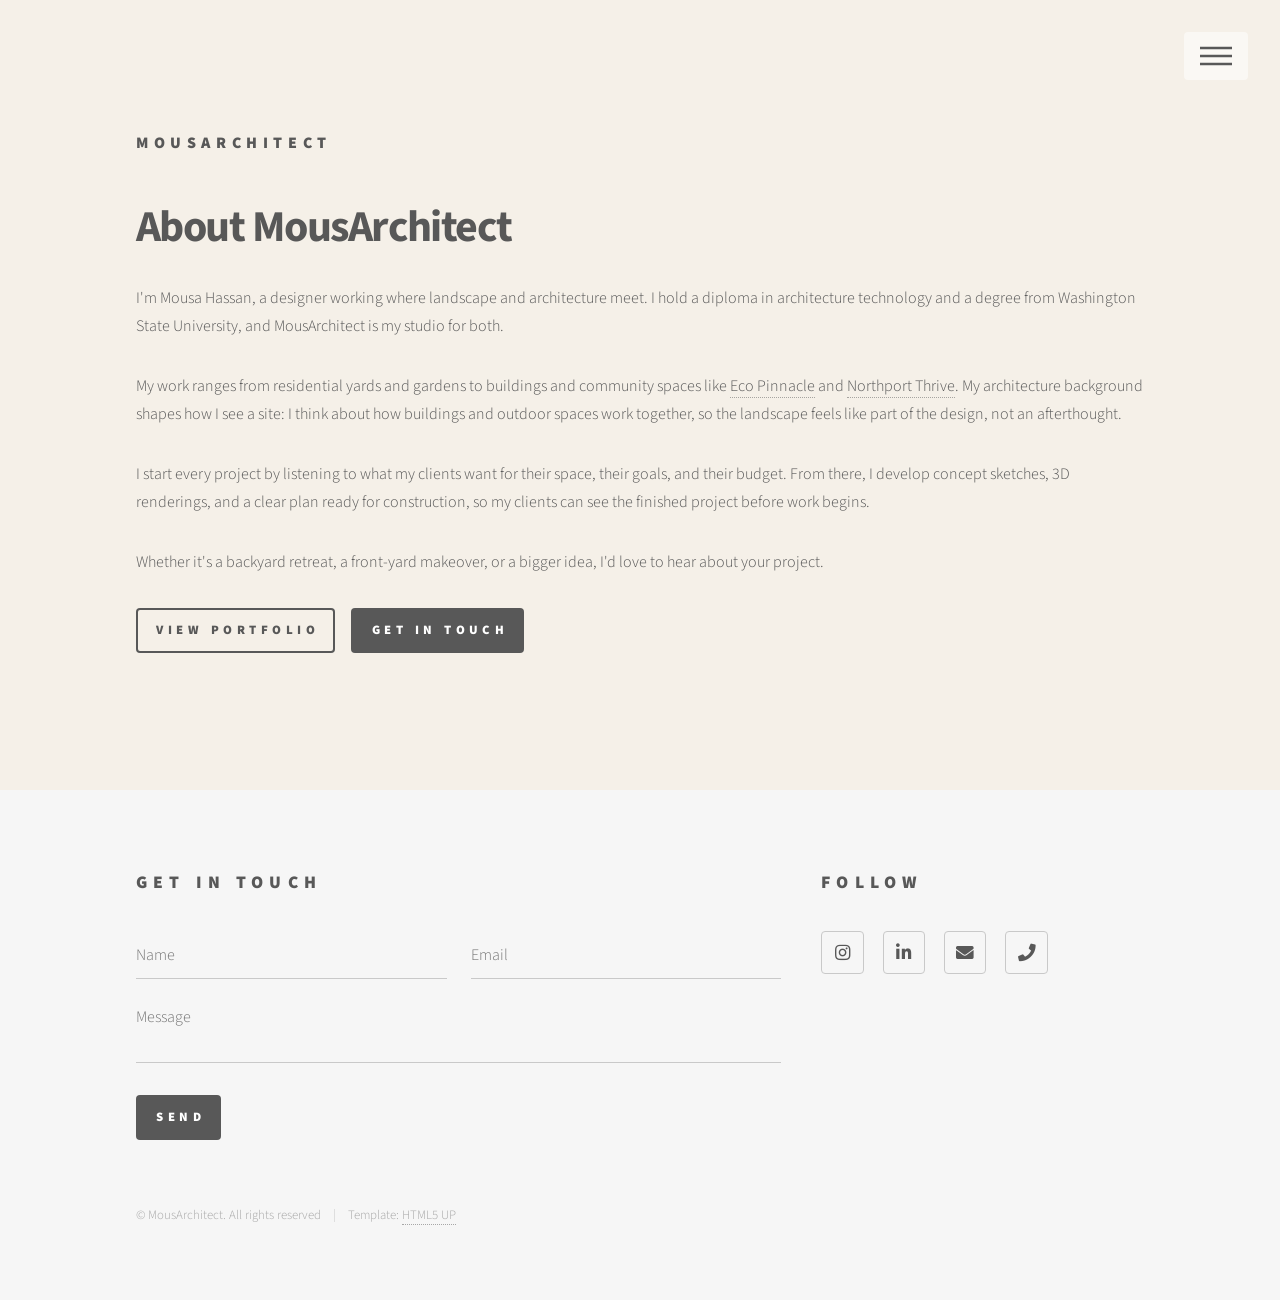
==== about.html @ d6445ab2 "Restore Eco Pinnacle before Northport Thrive" ====
<!DOCTYPE HTML>
<!--
	Based on Phantom by HTML5 UP (html5up.net | @ajlkn)
	Free for personal and commercial use under the CCA 3.0 license (html5up.net/license)
-->
<html lang="en">
	<head>
		<title>About &mdash; MousArchitect</title>
		<meta charset="utf-8" />
		<meta name="viewport" content="width=device-width, initial-scale=1, user-scalable=no" />
		<meta name="description" content="About Mousa Hassan and MousArchitect, a landscape and architectural design studio." />
		<link rel="stylesheet" href="assets/css/main.css" />
		<noscript><link rel="stylesheet" href="assets/css/noscript.css" /></noscript>
	</head>
	<body class="is-preload">
		<!-- Wrapper -->
			<div id="wrapper">

				<!-- Header -->
					<header id="header">
						<div class="inner">

							<!-- Logo -->
								<a href="index.html" class="logo">
									<span class="title">MousArchitect</span>
								</a>

							<!-- Nav -->
								<nav>
									<ul>
										<li><a href="#menu">Menu</a></li>
									</ul>
								</nav>

						</div>
					</header>

				<!-- Menu -->
					<nav id="menu">
						<h2>Menu</h2>
						<ul>
							<li><a href="index.html">Home</a></li>
							<li><a href="about.html">About</a></li>
							<li><a href="portfolio.html">Portfolio</a></li>
							<li><a href="contact.html">Contact</a></li>
						</ul>
					</nav>

				<!-- Main -->
					<div id="main">
						<div class="inner">
							<header>
								<h1>About MousArchitect</h1>
								<p>I'm Mousa Hassan, a designer working where landscape and architecture meet. I hold a diploma in architecture technology and a degree from Washington State University, and MousArchitect is my studio for both.</p>
							</header>
							<p>My work ranges from residential yards and gardens to buildings and community spaces like <a href="eco-pinnacle.html">Eco Pinnacle</a> and <a href="northport-thrive.html">Northport Thrive</a>. My architecture background shapes how I see a site: I think about how buildings and outdoor spaces work together, so the landscape feels like part of the design, not an afterthought.</p>
							<p>I start every project by listening to what my clients want for their space, their goals, and their budget. From there, I develop concept sketches, 3D renderings, and a clear plan ready for construction, so my clients can see the finished project before work begins.</p>
							<p>Whether it's a backyard retreat, a front-yard makeover, or a bigger idea, I'd love to hear about your project.</p>
							<footer>
								<ul class="actions">
									<li><a href="portfolio.html" class="button">View Portfolio</a></li>
									<li><a href="contact.html" class="button primary">Get In Touch</a></li>
								</ul>
							</footer>
						</div>
					</div>

				<!-- Footer -->
					<footer id="footer">
						<div class="inner">
							<section>
								<h2>Get in touch</h2>
								<!-- TODO: wire this form up to a real backend (e.g. Formspree, Netlify Forms) or replace with a mailto: link -->
								<form method="post" action="#">
									<div class="fields">
										<div class="field half">
											<input type="text" name="name" id="name" placeholder="Name" />
										</div>
										<div class="field half">
											<input type="email" name="email" id="email" placeholder="Email" />
										</div>
										<div class="field">
											<textarea name="message" id="message" placeholder="Message"></textarea>
										</div>
									</div>
									<ul class="actions">
										<li><input type="submit" value="Send" class="primary" /></li>
									</ul>
								</form>
							</section>
							<section>
								<h2>Follow</h2>
								<!-- TODO: replace # with your real profile URLs, and remove any icons you don't use -->
								<ul class="icons">
									<li><a href="https://www.instagram.com/mousarchitect/" target="_blank" rel="noopener" class="icon brands style2 fa-instagram"><span class="label">Instagram</span></a></li>
									<li><a href="https://www.linkedin.com/in/mousa-hassan-97ba91106/" target="_blank" rel="noopener" class="icon brands style2 fa-linkedin-in"><span class="label">LinkedIn</span></a></li>
									<li><a href="mailto:mousarchitect.info@gmail.com" class="icon solid style2 fa-envelope"><span class="label">Email</span></a></li>
									<li><a href="tel:+15095921839" class="icon solid style2 fa-phone"><span class="label">Phone</span></a></li>
								</ul>
							</section>
							<ul class="copyright">
								<li>&copy; MousArchitect. All rights reserved</li><li>Template: <a href="http://html5up.net">HTML5 UP</a></li>
							</ul>
						</div>
					</footer>

			</div>

		<!-- Scripts -->
			<script src="assets/js/jquery.min.js"></script>
			<script src="assets/js/browser.min.js"></script>
			<script src="assets/js/breakpoints.min.js"></script>
			<script src="assets/js/util.js"></script>
			<script src="assets/js/main.js"></script>

	</body>
</html>
---- assets/css/main.css ----
@import url(fontawesome-all.min.css);
@import url("https://fonts.googleapis.com/css?family=Source+Sans+Pro:300,700,900");

/*
	Phantom by HTML5 UP
	html5up.net | @ajlkn
	Free for personal and commercial use under the CCA 3.0 license (html5up.net/license)
*/

html, body, div, span, applet, object,
iframe, h1, h2, h3, h4, h5, h6, p, blockquote,
pre, a, abbr, acronym, address, big, cite,
code, del, dfn, em, img, ins, kbd, q, s, samp,
small, strike, strong, sub, sup, tt, var, b,
u, i, center, dl, dt, dd, ol, ul, li, fieldset,
form, label, legend, table, caption, tbody,
tfoot, thead, tr, th, td, article, aside,
canvas, details, embed, figure, figcaption,
footer, header, hgroup, menu, nav, output, ruby,
section, summary, time, mark, audio, video {
	margin: 0;
	padding: 0;
	border: 0;
	font-size: 100%;
	font: inherit;
	vertical-align: baseline;}

article, aside, details, figcaption, figure,
footer, header, hgroup, menu, nav, section {
	display: block;}

body {
	line-height: 1;
}

ol, ul {
	list-style: none;
}

blockquote, q {
	quotes: none;
}

	blockquote:before, blockquote:after, q:before, q:after {
		content: '';
		content: none;
	}

table {
	border-collapse: collapse;
	border-spacing: 0;
}

body {
	-webkit-text-size-adjust: none;
}

mark {
	background-color: transparent;
	color: inherit;
}

input::-moz-focus-inner {
	border: 0;
	padding: 0;
}

input, select, textarea {
	-moz-appearance: none;
	-webkit-appearance: none;
	-ms-appearance: none;
	appearance: none;
}

/* Basic */

	@-ms-viewport {
		width: device-width;
	}

	body {
		-ms-overflow-style: scrollbar;
	}

	@media screen and (max-width: 480px) {

		html, body {
			min-width: 320px;
		}

	}

	html {
		box-sizing: border-box;
	}

	*, *:before, *:after {
		box-sizing: inherit;
	}

	body {
		background: #F5F0E8;
	}

		body.is-preload *, body.is-preload *:before, body.is-preload *:after {
			-moz-animation: none !important;
			-webkit-animation: none !important;
			-ms-animation: none !important;
			animation: none !important;
			-moz-transition: none !important;
			-webkit-transition: none !important;
			-ms-transition: none !important;
			transition: none !important;
		}

/* Type */

	body, input, select, textarea {
		color: #585858;
		font-family: "Source Sans Pro", Helvetica, sans-serif;
		font-size: 16pt;
		font-weight: 300;
		line-height: 1.75;
	}

		@media screen and (max-width: 1680px) {

			body, input, select, textarea {
				font-size: 14pt;
			}

		}

		@media screen and (max-width: 1280px) {

			body, input, select, textarea {
				font-size: 12pt;
			}

		}

	a {
		-moz-transition: border-bottom-color 0.2s ease, color 0.2s ease;
		-webkit-transition: border-bottom-color 0.2s ease, color 0.2s ease;
		-ms-transition: border-bottom-color 0.2s ease, color 0.2s ease;
		transition: border-bottom-color 0.2s ease, color 0.2s ease;
		text-decoration: none;
		color: #585858;
		border-bottom: dotted 1px rgba(88, 88, 88, 0.5);
	}

		a:hover {
			border-bottom-color: transparent;
			color: #f2849e !important;
		}

	strong, b {
		font-weight: 900;
	}

	em, i {
		font-style: italic;
	}

	p {
		margin: 0 0 2em 0;
	}

	h1 {
		font-size: 2.75em;
		font-weight: 700;
		line-height: 1.3;
		margin: 0 0 1em 0;
		letter-spacing: -0.035em;
	}

		h1 a {
			color: inherit;
		}

		@media screen and (max-width: 736px) {

			h1 {
				font-size: 2em;
				margin: 0 0 1em 0;
			}

		}

		@media screen and (max-width: 360px) {

			h1 {
				font-size: 1.75em;
			}

		}

	h2, h3, h4, h5, h6 {
		font-weight: 900;
		line-height: 1.5;
		margin: 0 0 2em 0;
		text-transform: uppercase;
		letter-spacing: 0.35em;
	}

		h2 a, h3 a, h4 a, h5 a, h6 a {
			color: inherit;
		}

	h2 {
		font-size: 1.1em;
	}

	h3 {
		font-size: 1em;
	}

	h4 {
		font-size: 0.8em;
	}

	h5 {
		font-size: 0.8em;
	}

	h6 {
		font-size: 0.8em;
	}

	@media screen and (max-width: 980px) {

		h1 br, h2 br, h3 br, h4 br, h5 br, h6 br {
			display: none;
		}

	}

	@media screen and (max-width: 736px) {

		h2 {
			font-size: 1em;
		}

		h3 {
			font-size: 0.8em;
		}

	}

	sub {
		font-size: 0.8em;
		position: relative;
		top: 0.5em;
	}

	sup {
		font-size: 0.8em;
		position: relative;
		top: -0.5em;
	}

	blockquote {
		border-left: solid 4px #c9c9c9;
		font-style: italic;
		margin: 0 0 2em 0;
		padding: 0.5em 0 0.5em 2em;
	}

	code {
		background: rgba(144, 144, 144, 0.075);
		border-radius: 4px;
		border: solid 1px #c9c9c9;
		font-family: "Courier New", monospace;
		font-size: 0.9em;
		margin: 0 0.25em;
		padding: 0.25em 0.65em;
	}

	pre {
		-webkit-overflow-scrolling: touch;
		font-family: "Courier New", monospace;
		font-size: 0.9em;
		margin: 0 0 2em 0;
	}

		pre code {
			display: block;
			line-height: 1.75;
			padding: 1em 1.5em;
			overflow-x: auto;
		}

	hr {
		border: 0;
		border-bottom: solid 1px #c9c9c9;
		margin: 2em 0;
	}

		hr.major {
			margin: 3em 0;
		}

	.align-left {
		text-align: left;
	}

	.align-center {
		text-align: center;
	}

	.align-right {
		text-align: right;
	}

/* Row */

	.row {
		display: flex;
		flex-wrap: wrap;
		box-sizing: border-box;
		align-items: stretch;
	}

		.row > * {
			box-sizing: border-box;
		}

		.row.gtr-uniform > * > :last-child {
			margin-bottom: 0;
		}

		.row.aln-left {
			justify-content: flex-start;
		}

		.row.aln-center {
			justify-content: center;
		}

		.row.aln-right {
			justify-content: flex-end;
		}

		.row.aln-top {
			align-items: flex-start;
		}

		.row.aln-middle {
			align-items: center;
		}

		.row.aln-bottom {
			align-items: flex-end;
		}

		.row > .imp {
			order: -1;
		}

		.row > .col-1 {
			width: 8.33333%;
		}

		.row > .off-1 {
			margin-left: 8.33333%;
		}

		.row > .col-2 {
			width: 16.66667%;
		}

		.row > .off-2 {
			margin-left: 16.66667%;
		}

		.row > .col-3 {
			width: 25%;
		}

		.row > .off-3 {
			margin-left: 25%;
		}

		.row > .col-4 {
			width: 33.33333%;
		}

		.row > .off-4 {
			margin-left: 33.33333%;
		}

		.row > .col-5 {
			width: 41.66667%;
		}

		.row > .off-5 {
			margin-left: 41.66667%;
		}

		.row > .col-6 {
			width: 50%;
		}

		.row > .off-6 {
			margin-left: 50%;
		}

		.row > .col-7 {
			width: 58.33333%;
		}

		.row > .off-7 {
			margin-left: 58.33333%;
		}

		.row > .col-8 {
			width: 66.66667%;
		}

		.row > .off-8 {
			margin-left: 66.66667%;
		}

		.row > .col-9 {
			width: 75%;
		}

		.row > .off-9 {
			margin-left: 75%;
		}

		.row > .col-10 {
			width: 83.33333%;
		}

		.row > .off-10 {
			margin-left: 83.33333%;
		}

		.row > .col-11 {
			width: 91.66667%;
		}

		.row > .off-11 {
			margin-left: 91.66667%;
		}

		.row > .col-12 {
			width: 100%;
		}

		.row > .off-12 {
			margin-left: 100%;
		}

		.row.gtr-0 {
			margin-top: 0;
			margin-left: 0em;
		}

			.row.gtr-0 > * {
				padding: 0 0 0 0em;
			}

			.row.gtr-0.gtr-uniform {
				margin-top: 0em;
			}

				.row.gtr-0.gtr-uniform > * {
					padding-top: 0em;
				}

		.row.gtr-25 {
			margin-top: 0;
			margin-left: -0.5em;
		}

			.row.gtr-25 > * {
				padding: 0 0 0 0.5em;
			}

			.row.gtr-25.gtr-uniform {
				margin-top: -0.5em;
			}

				.row.gtr-25.gtr-uniform > * {
					padding-top: 0.5em;
				}

		.row.gtr-50 {
			margin-top: 0;
			margin-left: -1em;
		}

			.row.gtr-50 > * {
				padding: 0 0 0 1em;
			}

			.row.gtr-50.gtr-uniform {
				margin-top: -1em;
			}

				.row.gtr-50.gtr-uniform > * {
					padding-top: 1em;
				}

		.row {
			margin-top: 0;
			margin-left: -2em;
		}

			.row > * {
				padding: 0 0 0 2em;
			}

			.row.gtr-uniform {
				margin-top: -2em;
			}

				.row.gtr-uniform > * {
					padding-top: 2em;
				}

		.row.gtr-150 {
			margin-top: 0;
			margin-left: -3em;
		}

			.row.gtr-150 > * {
				padding: 0 0 0 3em;
			}

			.row.gtr-150.gtr-uniform {
				margin-top: -3em;
			}

				.row.gtr-150.gtr-uniform > * {
					padding-top: 3em;
				}

		.row.gtr-200 {
			margin-top: 0;
			margin-left: -4em;
		}

			.row.gtr-200 > * {
				padding: 0 0 0 4em;
			}

			.row.gtr-200.gtr-uniform {
				margin-top: -4em;
			}

				.row.gtr-200.gtr-uniform > * {
					padding-top: 4em;
				}

		@media screen and (max-width: 1680px) {

			.row {
				display: flex;
				flex-wrap: wrap;
				box-sizing: border-box;
				align-items: stretch;
			}

				.row > * {
					box-sizing: border-box;
				}

				.row.gtr-uniform > * > :last-child {
					margin-bottom: 0;
				}

				.row.aln-left {
					justify-content: flex-start;
				}

				.row.aln-center {
					justify-content: center;
				}

				.row.aln-right {
					justify-content: flex-end;
				}

				.row.aln-top {
					align-items: flex-start;
				}

				.row.aln-middle {
					align-items: center;
				}

				.row.aln-bottom {
					align-items: flex-end;
				}

				.row > .imp-xlarge {
					order: -1;
				}

				.row > .col-1-xlarge {
					width: 8.33333%;
				}

				.row > .off-1-xlarge {
					margin-left: 8.33333%;
				}

				.row > .col-2-xlarge {
					width: 16.66667%;
				}

				.row > .off-2-xlarge {
					margin-left: 16.66667%;
				}

				.row > .col-3-xlarge {
					width: 25%;
				}

				.row > .off-3-xlarge {
					margin-left: 25%;
				}

				.row > .col-4-xlarge {
					width: 33.33333%;
				}

				.row > .off-4-xlarge {
					margin-left: 33.33333%;
				}

				.row > .col-5-xlarge {
					width: 41.66667%;
				}

				.row > .off-5-xlarge {
					margin-left: 41.66667%;
				}

				.row > .col-6-xlarge {
					width: 50%;
				}

				.row > .off-6-xlarge {
					margin-left: 50%;
				}

				.row > .col-7-xlarge {
					width: 58.33333%;
				}

				.row > .off-7-xlarge {
					margin-left: 58.33333%;
				}

				.row > .col-8-xlarge {
					width: 66.66667%;
				}

				.row > .off-8-xlarge {
					margin-left: 66.66667%;
				}

				.row > .col-9-xlarge {
					width: 75%;
				}

				.row > .off-9-xlarge {
					margin-left: 75%;
				}

				.row > .col-10-xlarge {
					width: 83.33333%;
				}

				.row > .off-10-xlarge {
					margin-left: 83.33333%;
				}

				.row > .col-11-xlarge {
					width: 91.66667%;
				}

				.row > .off-11-xlarge {
					margin-left: 91.66667%;
				}

				.row > .col-12-xlarge {
					width: 100%;
				}

				.row > .off-12-xlarge {
					margin-left: 100%;
				}

				.row.gtr-0 {
					margin-top: 0;
					margin-left: 0em;
				}

					.row.gtr-0 > * {
						padding: 0 0 0 0em;
					}

					.row.gtr-0.gtr-uniform {
						margin-top: 0em;
					}

						.row.gtr-0.gtr-uniform > * {
							padding-top: 0em;
						}

				.row.gtr-25 {
					margin-top: 0;
					margin-left: -0.5em;
				}

					.row.gtr-25 > * {
						padding: 0 0 0 0.5em;
					}

					.row.gtr-25.gtr-uniform {
						margin-top: -0.5em;
					}

						.row.gtr-25.gtr-uniform > * {
							padding-top: 0.5em;
						}

				.row.gtr-50 {
					margin-top: 0;
					margin-left: -1em;
				}

					.row.gtr-50 > * {
						padding: 0 0 0 1em;
					}

					.row.gtr-50.gtr-uniform {
						margin-top: -1em;
					}

						.row.gtr-50.gtr-uniform > * {
							padding-top: 1em;
						}

				.row {
					margin-top: 0;
					margin-left: -2em;
				}

					.row > * {
						padding: 0 0 0 2em;
					}

					.row.gtr-uniform {
						margin-top: -2em;
					}

						.row.gtr-uniform > * {
							padding-top: 2em;
						}

				.row.gtr-150 {
					margin-top: 0;
					margin-left: -3em;
				}

					.row.gtr-150 > * {
						padding: 0 0 0 3em;
					}

					.row.gtr-150.gtr-uniform {
						margin-top: -3em;
					}

						.row.gtr-150.gtr-uniform > * {
							padding-top: 3em;
						}

				.row.gtr-200 {
					margin-top: 0;
					margin-left: -4em;
				}

					.row.gtr-200 > * {
						padding: 0 0 0 4em;
					}

					.row.gtr-200.gtr-uniform {
						margin-top: -4em;
					}

						.row.gtr-200.gtr-uniform > * {
							padding-top: 4em;
						}

		}

		@media screen and (max-width: 1280px) {

			.row {
				display: flex;
				flex-wrap: wrap;
				box-sizing: border-box;
				align-items: stretch;
			}

				.row > * {
					box-sizing: border-box;
				}

				.row.gtr-uniform > * > :last-child {
					margin-bottom: 0;
				}

				.row.aln-left {
					justify-content: flex-start;
				}

				.row.aln-center {
					justify-content: center;
				}

				.row.aln-right {
					justify-content: flex-end;
				}

				.row.aln-top {
					align-items: flex-start;
				}

				.row.aln-middle {
					align-items: center;
				}

				.row.aln-bottom {
					align-items: flex-end;
				}

				.row > .imp-large {
					order: -1;
				}

				.row > .col-1-large {
					width: 8.33333%;
				}

				.row > .off-1-large {
					margin-left: 8.33333%;
				}

				.row > .col-2-large {
					width: 16.66667%;
				}

				.row > .off-2-large {
					margin-left: 16.66667%;
				}

				.row > .col-3-large {
					width: 25%;
				}

				.row > .off-3-large {
					margin-left: 25%;
				}

				.row > .col-4-large {
					width: 33.33333%;
				}

				.row > .off-4-large {
					margin-left: 33.33333%;
				}

				.row > .col-5-large {
					width: 41.66667%;
				}

				.row > .off-5-large {
					margin-left: 41.66667%;
				}

				.row > .col-6-large {
					width: 50%;
				}

				.row > .off-6-large {
					margin-left: 50%;
				}

				.row > .col-7-large {
					width: 58.33333%;
				}

				.row > .off-7-large {
					margin-left: 58.33333%;
				}

				.row > .col-8-large {
					width: 66.66667%;
				}

				.row > .off-8-large {
					margin-left: 66.66667%;
				}

				.row > .col-9-large {
					width: 75%;
				}

				.row > .off-9-large {
					margin-left: 75%;
				}

				.row > .col-10-large {
					width: 83.33333%;
				}

				.row > .off-10-large {
					margin-left: 83.33333%;
				}

				.row > .col-11-large {
					width: 91.66667%;
				}

				.row > .off-11-large {
					margin-left: 91.66667%;
				}

				.row > .col-12-large {
					width: 100%;
				}

				.row > .off-12-large {
					margin-left: 100%;
				}

				.row.gtr-0 {
					margin-top: 0;
					margin-left: 0em;
				}

					.row.gtr-0 > * {
						padding: 0 0 0 0em;
					}

					.row.gtr-0.gtr-uniform {
						margin-top: 0em;
					}

						.row.gtr-0.gtr-uniform > * {
							padding-top: 0em;
						}

				.row.gtr-25 {
					margin-top: 0;
					margin-left: -0.5em;
				}

					.row.gtr-25 > * {
						padding: 0 0 0 0.5em;
					}

					.row.gtr-25.gtr-uniform {
						margin-top: -0.5em;
					}

						.row.gtr-25.gtr-uniform > * {
							padding-top: 0.5em;
						}

				.row.gtr-50 {
					margin-top: 0;
					margin-left: -1em;
				}

					.row.gtr-50 > * {
						padding: 0 0 0 1em;
					}

					.row.gtr-50.gtr-uniform {
						margin-top: -1em;
					}

						.row.gtr-50.gtr-uniform > * {
							padding-top: 1em;
						}

				.row {
					margin-top: 0;
					margin-left: -2em;
				}

					.row > * {
						padding: 0 0 0 2em;
					}

					.row.gtr-uniform {
						margin-top: -2em;
					}

						.row.gtr-uniform > * {
							padding-top: 2em;
						}

				.row.gtr-150 {
					margin-top: 0;
					margin-left: -3em;
				}

					.row.gtr-150 > * {
						padding: 0 0 0 3em;
					}

					.row.gtr-150.gtr-uniform {
						margin-top: -3em;
					}

						.row.gtr-150.gtr-uniform > * {
							padding-top: 3em;
						}

				.row.gtr-200 {
					margin-top: 0;
					margin-left: -4em;
				}

					.row.gtr-200 > * {
						padding: 0 0 0 4em;
					}

					.row.gtr-200.gtr-uniform {
						margin-top: -4em;
					}

						.row.gtr-200.gtr-uniform > * {
							padding-top: 4em;
						}

		}

		@media screen and (max-width: 980px) {

			.row {
				display: flex;
				flex-wrap: wrap;
				box-sizing: border-box;
				align-items: stretch;
			}

				.row > * {
					box-sizing: border-box;
				}

				.row.gtr-uniform > * > :last-child {
					margin-bottom: 0;
				}

				.row.aln-left {
					justify-content: flex-start;
				}

				.row.aln-center {
					justify-content: center;
				}

				.row.aln-right {
					justify-content: flex-end;
				}

				.row.aln-top {
					align-items: flex-start;
				}

				.row.aln-middle {
					align-items: center;
				}

				.row.aln-bottom {
					align-items: flex-end;
				}

				.row > .imp-medium {
					order: -1;
				}

				.row > .col-1-medium {
					width: 8.33333%;
				}

				.row > .off-1-medium {
					margin-left: 8.33333%;
				}

				.row > .col-2-medium {
					width: 16.66667%;
				}

				.row > .off-2-medium {
					margin-left: 16.66667%;
				}

				.row > .col-3-medium {
					width: 25%;
				}

				.row > .off-3-medium {
					margin-left: 25%;
				}

				.row > .col-4-medium {
					width: 33.33333%;
				}

				.row > .off-4-medium {
					margin-left: 33.33333%;
				}

				.row > .col-5-medium {
					width: 41.66667%;
				}

				.row > .off-5-medium {
					margin-left: 41.66667%;
				}

				.row > .col-6-medium {
					width: 50%;
				}

				.row > .off-6-medium {
					margin-left: 50%;
				}

				.row > .col-7-medium {
					width: 58.33333%;
				}

				.row > .off-7-medium {
					margin-left: 58.33333%;
				}

				.row > .col-8-medium {
					width: 66.66667%;
				}

				.row > .off-8-medium {
					margin-left: 66.66667%;
				}

				.row > .col-9-medium {
					width: 75%;
				}

				.row > .off-9-medium {
					margin-left: 75%;
				}

				.row > .col-10-medium {
					width: 83.33333%;
				}

				.row > .off-10-medium {
					margin-left: 83.33333%;
				}

				.row > .col-11-medium {
					width: 91.66667%;
				}

				.row > .off-11-medium {
					margin-left: 91.66667%;
				}

				.row > .col-12-medium {
					width: 100%;
				}

				.row > .off-12-medium {
					margin-left: 100%;
				}

				.row.gtr-0 {
					margin-top: 0;
					margin-left: 0em;
				}

					.row.gtr-0 > * {
						padding: 0 0 0 0em;
					}

					.row.gtr-0.gtr-uniform {
						margin-top: 0em;
					}

						.row.gtr-0.gtr-uniform > * {
							padding-top: 0em;
						}

				.row.gtr-25 {
					margin-top: 0;
					margin-left: -0.375em;
				}

					.row.gtr-25 > * {
						padding: 0 0 0 0.375em;
					}

					.row.gtr-25.gtr-uniform {
						margin-top: -0.375em;
					}

						.row.gtr-25.gtr-uniform > * {
							padding-top: 0.375em;
						}

				.row.gtr-50 {
					margin-top: 0;
					margin-left: -0.75em;
				}

					.row.gtr-50 > * {
						padding: 0 0 0 0.75em;
					}

					.row.gtr-50.gtr-uniform {
						margin-top: -0.75em;
					}

						.row.gtr-50.gtr-uniform > * {
							padding-top: 0.75em;
						}

				.row {
					margin-top: 0;
					margin-left: -1.5em;
				}

					.row > * {
						padding: 0 0 0 1.5em;
					}

					.row.gtr-uniform {
						margin-top: -1.5em;
					}

						.row.gtr-uniform > * {
							padding-top: 1.5em;
						}

				.row.gtr-150 {
					margin-top: 0;
					margin-left: -2.25em;
				}

					.row.gtr-150 > * {
						padding: 0 0 0 2.25em;
					}

					.row.gtr-150.gtr-uniform {
						margin-top: -2.25em;
					}

						.row.gtr-150.gtr-uniform > * {
							padding-top: 2.25em;
						}

				.row.gtr-200 {
					margin-top: 0;
					margin-left: -3em;
				}

					.row.gtr-200 > * {
						padding: 0 0 0 3em;
					}

					.row.gtr-200.gtr-uniform {
						margin-top: -3em;
					}

						.row.gtr-200.gtr-uniform > * {
							padding-top: 3em;
						}

		}

		@media screen and (max-width: 736px) {

			.row {
				display: flex;
				flex-wrap: wrap;
				box-sizing: border-box;
				align-items: stretch;
			}

				.row > * {
					box-sizing: border-box;
				}

				.row.gtr-uniform > * > :last-child {
					margin-bottom: 0;
				}

				.row.aln-left {
					justify-content: flex-start;
				}

				.row.aln-center {
					justify-content: center;
				}

				.row.aln-right {
					justify-content: flex-end;
				}

				.row.aln-top {
					align-items: flex-start;
				}

				.row.aln-middle {
					align-items: center;
				}

				.row.aln-bottom {
					align-items: flex-end;
				}

				.row > .imp-small {
					order: -1;
				}

				.row > .col-1-small {
					width: 8.33333%;
				}

				.row > .off-1-small {
					margin-left: 8.33333%;
				}

				.row > .col-2-small {
					width: 16.66667%;
				}

				.row > .off-2-small {
					margin-left: 16.66667%;
				}

				.row > .col-3-small {
					width: 25%;
				}

				.row > .off-3-small {
					margin-left: 25%;
				}

				.row > .col-4-small {
					width: 33.33333%;
				}

				.row > .off-4-small {
					margin-left: 33.33333%;
				}

				.row > .col-5-small {
					width: 41.66667%;
				}

				.row > .off-5-small {
					margin-left: 41.66667%;
				}

				.row > .col-6-small {
					width: 50%;
				}

				.row > .off-6-small {
					margin-left: 50%;
				}

				.row > .col-7-small {
					width: 58.33333%;
				}

				.row > .off-7-small {
					margin-left: 58.33333%;
				}

				.row > .col-8-small {
					width: 66.66667%;
				}

				.row > .off-8-small {
					margin-left: 66.66667%;
				}

				.row > .col-9-small {
					width: 75%;
				}

				.row > .off-9-small {
					margin-left: 75%;
				}

				.row > .col-10-small {
					width: 83.33333%;
				}

				.row > .off-10-small {
					margin-left: 83.33333%;
				}

				.row > .col-11-small {
					width: 91.66667%;
				}

				.row > .off-11-small {
					margin-left: 91.66667%;
				}

				.row > .col-12-small {
					width: 100%;
				}

				.row > .off-12-small {
					margin-left: 100%;
				}

				.row.gtr-0 {
					margin-top: 0;
					margin-left: 0em;
				}

					.row.gtr-0 > * {
						padding: 0 0 0 0em;
					}

					.row.gtr-0.gtr-uniform {
						margin-top: 0em;
					}

						.row.gtr-0.gtr-uniform > * {
							padding-top: 0em;
						}

				.row.gtr-25 {
					margin-top: 0;
					margin-left: -0.25em;
				}

					.row.gtr-25 > * {
						padding: 0 0 0 0.25em;
					}

					.row.gtr-25.gtr-uniform {
						margin-top: -0.25em;
					}

						.row.gtr-25.gtr-uniform > * {
							padding-top: 0.25em;
						}

				.row.gtr-50 {
					margin-top: 0;
					margin-left: -0.5em;
				}

					.row.gtr-50 > * {
						padding: 0 0 0 0.5em;
					}

					.row.gtr-50.gtr-uniform {
						margin-top: -0.5em;
					}

						.row.gtr-50.gtr-uniform > * {
							padding-top: 0.5em;
						}

				.row {
					margin-top: 0;
					margin-left: -1em;
				}

					.row > * {
						padding: 0 0 0 1em;
					}

					.row.gtr-uniform {
						margin-top: -1em;
					}

						.row.gtr-uniform > * {
							padding-top: 1em;
						}

				.row.gtr-150 {
					margin-top: 0;
					margin-left: -1.5em;
				}

					.row.gtr-150 > * {
						padding: 0 0 0 1.5em;
					}

					.row.gtr-150.gtr-uniform {
						margin-top: -1.5em;
					}

						.row.gtr-150.gtr-uniform > * {
							padding-top: 1.5em;
						}

				.row.gtr-200 {
					margin-top: 0;
					margin-left: -2em;
				}

					.row.gtr-200 > * {
						padding: 0 0 0 2em;
					}

					.row.gtr-200.gtr-uniform {
						margin-top: -2em;
					}

						.row.gtr-200.gtr-uniform > * {
							padding-top: 2em;
						}

		}

		@media screen and (max-width: 480px) {

			.row {
				display: flex;
				flex-wrap: wrap;
				box-sizing: border-box;
				align-items: stretch;
			}

				.row > * {
					box-sizing: border-box;
				}

				.row.gtr-uniform > * > :last-child {
					margin-bottom: 0;
				}

				.row.aln-left {
					justify-content: flex-start;
				}

				.row.aln-center {
					justify-content: center;
				}

				.row.aln-right {
					justify-content: flex-end;
				}

				.row.aln-top {
					align-items: flex-start;
				}

				.row.aln-middle {
					align-items: center;
				}

				.row.aln-bottom {
					align-items: flex-end;
				}

				.row > .imp-xsmall {
					order: -1;
				}

				.row > .col-1-xsmall {
					width: 8.33333%;
				}

				.row > .off-1-xsmall {
					margin-left: 8.33333%;
				}

				.row > .col-2-xsmall {
					width: 16.66667%;
				}

				.row > .off-2-xsmall {
					margin-left: 16.66667%;
				}

				.row > .col-3-xsmall {
					width: 25%;
				}

				.row > .off-3-xsmall {
					margin-left: 25%;
				}

				.row > .col-4-xsmall {
					width: 33.33333%;
				}

				.row > .off-4-xsmall {
					margin-left: 33.33333%;
				}

				.row > .col-5-xsmall {
					width: 41.66667%;
				}

				.row > .off-5-xsmall {
					margin-left: 41.66667%;
				}

				.row > .col-6-xsmall {
					width: 50%;
				}

				.row > .off-6-xsmall {
					margin-left: 50%;
				}

				.row > .col-7-xsmall {
					width: 58.33333%;
				}

				.row > .off-7-xsmall {
					margin-left: 58.33333%;
				}

				.row > .col-8-xsmall {
					width: 66.66667%;
				}

				.row > .off-8-xsmall {
					margin-left: 66.66667%;
				}

				.row > .col-9-xsmall {
					width: 75%;
				}

				.row > .off-9-xsmall {
					margin-left: 75%;
				}

				.row > .col-10-xsmall {
					width: 83.33333%;
				}

				.row > .off-10-xsmall {
					margin-left: 83.33333%;
				}

				.row > .col-11-xsmall {
					width: 91.66667%;
				}

				.row > .off-11-xsmall {
					margin-left: 91.66667%;
				}

				.row > .col-12-xsmall {
					width: 100%;
				}

				.row > .off-12-xsmall {
					margin-left: 100%;
				}

				.row.gtr-0 {
					margin-top: 0;
					margin-left: 0em;
				}

					.row.gtr-0 > * {
						padding: 0 0 0 0em;
					}

					.row.gtr-0.gtr-uniform {
						margin-top: 0em;
					}

						.row.gtr-0.gtr-uniform > * {
							padding-top: 0em;
						}

				.row.gtr-25 {
					margin-top: 0;
					margin-left: -0.25em;
				}

					.row.gtr-25 > * {
						padding: 0 0 0 0.25em;
					}

					.row.gtr-25.gtr-uniform {
						margin-top: -0.25em;
					}

						.row.gtr-25.gtr-uniform > * {
							padding-top: 0.25em;
						}

				.row.gtr-50 {
					margin-top: 0;
					margin-left: -0.5em;
				}

					.row.gtr-50 > * {
						padding: 0 0 0 0.5em;
					}

					.row.gtr-50.gtr-uniform {
						margin-top: -0.5em;
					}

						.row.gtr-50.gtr-uniform > * {
							padding-top: 0.5em;
						}

				.row {
					margin-top: 0;
					margin-left: -1em;
				}

					.row > * {
						padding: 0 0 0 1em;
					}

					.row.gtr-uniform {
						margin-top: -1em;
					}

						.row.gtr-uniform > * {
							padding-top: 1em;
						}

				.row.gtr-150 {
					margin-top: 0;
					margin-left: -1.5em;
				}

					.row.gtr-150 > * {
						padding: 0 0 0 1.5em;
					}

					.row.gtr-150.gtr-uniform {
						margin-top: -1.5em;
					}

						.row.gtr-150.gtr-uniform > * {
							padding-top: 1.5em;
						}

				.row.gtr-200 {
					margin-top: 0;
					margin-left: -2em;
				}

					.row.gtr-200 > * {
						padding: 0 0 0 2em;
					}

					.row.gtr-200.gtr-uniform {
						margin-top: -2em;
					}

						.row.gtr-200.gtr-uniform > * {
							padding-top: 2em;
						}

		}

/* Section/Article */

	section.special, article.special {
		text-align: center;
	}

	header p {
		margin-top: -1em;
	}

	@media screen and (max-width: 736px) {

		header p {
			margin-top: 0;
		}

	}

/* Icon */

	.icon {
		text-decoration: none;
		border-bottom: none;
		position: relative;
	}

		.icon:before {
			-moz-osx-font-smoothing: grayscale;
			-webkit-font-smoothing: antialiased;
			display: inline-block;
			font-style: normal;
			font-variant: normal;
			text-rendering: auto;
			line-height: 1;
			text-transform: none !important;
			font-family: 'Font Awesome 5 Free';
			font-weight: 400;
		}

		.icon > .label {
			display: none;
		}

		.icon:before {
			line-height: inherit;
		}

		.icon.solid:before {
			font-weight: 900;
		}

		.icon.brands:before {
			font-family: 'Font Awesome 5 Brands';
		}

		.icon.style2 {
			-moz-transition: background-color 0.2s ease-in-out, color 0.2s ease-in-out, border-color 0.2s ease-in-out;
			-webkit-transition: background-color 0.2s ease-in-out, color 0.2s ease-in-out, border-color 0.2s ease-in-out;
			-ms-transition: background-color 0.2s ease-in-out, color 0.2s ease-in-out, border-color 0.2s ease-in-out;
			transition: background-color 0.2s ease-in-out, color 0.2s ease-in-out, border-color 0.2s ease-in-out;
			background-color: transparent;
			border: solid 1px #c9c9c9;
			border-radius: 4px;
			width: 2.65em;
			height: 2.65em;
			display: inline-block;
			text-align: center;
			line-height: 2.65em;
			color: inherit;
		}

			.icon.style2:before {
				font-size: 1.1em;
			}

			.icon.style2:hover {
				color: #f2849e;
				border-color: #f2849e;
			}

			.icon.style2:active {
				background-color: rgba(242, 132, 158, 0.1);
			}

/* List */

	ol {
		list-style: decimal;
		margin: 0 0 2em 0;
		padding-left: 1.25em;
	}

		ol li {
			padding-left: 0.25em;
		}

	ul {
		list-style: disc;
		margin: 0 0 2em 0;
		padding-left: 1em;
	}

		ul li {
			padding-left: 0.5em;
		}

		ul.alt {
			list-style: none;
			padding-left: 0;
		}

			ul.alt li {
				border-top: solid 1px #c9c9c9;
				padding: 0.5em 0;
			}

				ul.alt li:first-child {
					border-top: 0;
					padding-top: 0;
				}

	dl {
		margin: 0 0 2em 0;
	}

		dl dt {
			display: block;
			font-weight: 900;
			margin: 0 0 1em 0;
		}

		dl dd {
			margin-left: 2em;
		}

/* Actions */

	ul.actions {
		display: -moz-flex;
		display: -webkit-flex;
		display: -ms-flex;
		display: flex;
		cursor: default;
		list-style: none;
		margin-left: -1em;
		padding-left: 0;
	}

		ul.actions li {
			padding: 0 0 0 1em;
			vertical-align: middle;
		}

		ul.actions.special {
			-moz-justify-content: center;
			-webkit-justify-content: center;
			-ms-justify-content: center;
			justify-content: center;
			width: 100%;
			margin-left: 0;
		}

			ul.actions.special li:first-child {
				padding-left: 0;
			}

		ul.actions.stacked {
			-moz-flex-direction: column;
			-webkit-flex-direction: column;
			-ms-flex-direction: column;
			flex-direction: column;
			margin-left: 0;
		}

			ul.actions.stacked li {
				padding: 1.3em 0 0 0;
			}

				ul.actions.stacked li:first-child {
					padding-top: 0;
				}

		ul.actions.fit {
			width: calc(100% + 1em);
		}

			ul.actions.fit li {
				-moz-flex-grow: 1;
				-webkit-flex-grow: 1;
				-ms-flex-grow: 1;
				flex-grow: 1;
				-moz-flex-shrink: 1;
				-webkit-flex-shrink: 1;
				-ms-flex-shrink: 1;
				flex-shrink: 1;
				width: 100%;
			}

				ul.actions.fit li > * {
					width: 100%;
				}

			ul.actions.fit.stacked {
				width: 100%;
			}

		@media screen and (max-width: 480px) {

			ul.actions:not(.fixed) {
				-moz-flex-direction: column;
				-webkit-flex-direction: column;
				-ms-flex-direction: column;
				flex-direction: column;
				margin-left: 0;
				width: 100% !important;
			}

				ul.actions:not(.fixed) li {
					-moz-flex-grow: 1;
					-webkit-flex-grow: 1;
					-ms-flex-grow: 1;
					flex-grow: 1;
					-moz-flex-shrink: 1;
					-webkit-flex-shrink: 1;
					-ms-flex-shrink: 1;
					flex-shrink: 1;
					padding: 1em 0 0 0;
					text-align: center;
					width: 100%;
				}

					ul.actions:not(.fixed) li > * {
						width: 100%;
					}

					ul.actions:not(.fixed) li:first-child {
						padding-top: 0;
					}

					ul.actions:not(.fixed) li input[type="submit"],
					ul.actions:not(.fixed) li input[type="reset"],
					ul.actions:not(.fixed) li input[type="button"],
					ul.actions:not(.fixed) li button,
					ul.actions:not(.fixed) li .button {
						width: 100%;
					}

						ul.actions:not(.fixed) li input[type="submit"].icon:before,
						ul.actions:not(.fixed) li input[type="reset"].icon:before,
						ul.actions:not(.fixed) li input[type="button"].icon:before,
						ul.actions:not(.fixed) li button.icon:before,
						ul.actions:not(.fixed) li .button.icon:before {
							margin-left: -0.5rem;
						}

		}

/* Icons */

	ul.icons {
		cursor: default;
		list-style: none;
		padding-left: 0;
		margin: -1em 0 2em -1em;
	}

		ul.icons li {
			display: inline-block;
			padding: 1em 0 0 1em;
		}

/* Form */

	form {
		margin: 0 0 2em 0;
		overflow-x: hidden;
	}

		form > :last-child {
			margin-bottom: 0;
		}

		form > .fields {
			display: -moz-flex;
			display: -webkit-flex;
			display: -ms-flex;
			display: flex;
			-moz-flex-wrap: wrap;
			-webkit-flex-wrap: wrap;
			-ms-flex-wrap: wrap;
			flex-wrap: wrap;
			width: calc(100% + 3em);
			margin: -1.5em 0 2em -1.5em;
		}

			form > .fields > .field {
				-moz-flex-grow: 0;
				-webkit-flex-grow: 0;
				-ms-flex-grow: 0;
				flex-grow: 0;
				-moz-flex-shrink: 0;
				-webkit-flex-shrink: 0;
				-ms-flex-shrink: 0;
				flex-shrink: 0;
				padding: 1.5em 0 0 1.5em;
				width: calc(100% - 1.5em);
			}

				form > .fields > .field.half {
					width: calc(50% - 0.75em);
				}

				form > .fields > .field.third {
					width: calc(100%/3 - 0.5em);
				}

				form > .fields > .field.quarter {
					width: calc(25% - 0.375em);
				}

		@media screen and (max-width: 480px) {

			form > .fields {
				width: calc(100% + 3em);
				margin: -1.5em 0 2em -1.5em;
			}

				form > .fields > .field {
					padding: 1.5em 0 0 1.5em;
					width: calc(100% - 1.5em);
				}

					form > .fields > .field.half {
						width: calc(100% - 1.5em);
					}

					form > .fields > .field.third {
						width: calc(100% - 1.5em);
					}

					form > .fields > .field.quarter {
						width: calc(100% - 1.5em);
					}

		}

	label {
		display: block;
		font-size: 0.9em;
		font-weight: 900;
		margin: 0 0 1em 0;
	}

	input[type="text"],
	input[type="password"],
	input[type="email"],
	input[type="tel"],
	select,
	textarea {
		-moz-appearance: none;
		-webkit-appearance: none;
		-ms-appearance: none;
		appearance: none;
		background-color: transparent;
		border: none;
		border-radius: 0;
		border-bottom: solid 1px #c9c9c9;
		color: inherit;
		display: block;
		outline: 0;
		padding: 0;
		text-decoration: none;
		width: 100%;
	}

		input[type="text"]:invalid,
		input[type="password"]:invalid,
		input[type="email"]:invalid,
		input[type="tel"]:invalid,
		select:invalid,
		textarea:invalid {
			box-shadow: none;
		}

		input[type="text"]:focus,
		input[type="password"]:focus,
		input[type="email"]:focus,
		input[type="tel"]:focus,
		select:focus,
		textarea:focus {
			border-bottom-color: #f2849e;
			box-shadow: inset 0 -1px 0 0 #f2849e;
		}

	select {
		background-image: url("data:image/svg+xml;charset=utf8,%3Csvg xmlns='http://www.w3.org/2000/svg' width='40' height='40' preserveAspectRatio='none' viewBox='0 0 40 40'%3E%3Cpath d='M9.4,12.3l10.4,10.4l10.4-10.4c0.2-0.2,0.5-0.4,0.9-0.4c0.3,0,0.6,0.1,0.9,0.4l3.3,3.3c0.2,0.2,0.4,0.5,0.4,0.9 c0,0.4-0.1,0.6-0.4,0.9L20.7,31.9c-0.2,0.2-0.5,0.4-0.9,0.4c-0.3,0-0.6-0.1-0.9-0.4L4.3,17.3c-0.2-0.2-0.4-0.5-0.4-0.9 c0-0.4,0.1-0.6,0.4-0.9l3.3-3.3c0.2-0.2,0.5-0.4,0.9-0.4S9.1,12.1,9.4,12.3z' fill='%23c9c9c9' /%3E%3C/svg%3E");
		background-size: 1.25rem;
		background-repeat: no-repeat;
		background-position: calc(100% - 1rem) center;
		height: 3em;
		padding-right: 3em;
		text-overflow: ellipsis;
	}

		select option {
			background: #ffffff;
		}

		select:focus::-ms-value {
			background-color: transparent;
		}

		select::-ms-expand {
			display: none;
		}

	input[type="text"],
	input[type="password"],
	input[type="email"],
	select {
		height: 3em;
	}

	textarea {
		padding: 0;
		min-height: 3.75em;
	}

	input[type="checkbox"],
	input[type="radio"] {
		-moz-appearance: none;
		-webkit-appearance: none;
		-ms-appearance: none;
		appearance: none;
		display: block;
		float: left;
		margin-right: -2em;
		opacity: 0;
		width: 1em;
		z-index: -1;
	}

		input[type="checkbox"] + label,
		input[type="radio"] + label {
			text-decoration: none;
			color: #585858;
			cursor: pointer;
			display: inline-block;
			font-size: 1em;
			font-weight: 300;
			padding-left: 2.55em;
			padding-right: 0.75em;
			position: relative;
		}

			input[type="checkbox"] + label:before,
			input[type="radio"] + label:before {
				-moz-osx-font-smoothing: grayscale;
				-webkit-font-smoothing: antialiased;
				display: inline-block;
				font-style: normal;
				font-variant: normal;
				text-rendering: auto;
				line-height: 1;
				text-transform: none !important;
				font-family: 'Font Awesome 5 Free';
				font-weight: 900;
			}

			input[type="checkbox"] + label:before,
			input[type="radio"] + label:before {
				border-radius: 4px;
				border: solid 1px #c9c9c9;
				content: '';
				display: inline-block;
				font-size: 0.8em;
				height: 2.25em;
				left: 0;
				line-height: 2.25em;
				position: absolute;
				text-align: center;
				top: 0;
				width: 2.25em;
			}

		input[type="checkbox"]:checked + label:before,
		input[type="radio"]:checked + label:before {
			background: #585858;
			border-color: #585858;
			color: #ffffff;
			content: '\f00c';
		}

		input[type="checkbox"]:focus + label:before,
		input[type="radio"]:focus + label:before {
			border-color: #f2849e;
			box-shadow: 0 0 0 1px #f2849e;
		}

	input[type="checkbox"] + label:before {
		border-radius: 4px;
	}

	input[type="radio"] + label:before {
		border-radius: 100%;
	}

/* Box */

	.box {
		border-radius: 4px;
		border: solid 1px #c9c9c9;
		margin-bottom: 2em;
		padding: 1.5em;
	}

		.box > :last-child,
		.box > :last-child > :last-child,
		.box > :last-child > :last-child > :last-child {
			margin-bottom: 0;
		}

		.box.alt {
			border: 0;
			border-radius: 0;
			padding: 0;
		}

/* Image */

	.image {
		border-radius: 4px;
		border: 0;
		display: inline-block;
		position: relative;
	}

		.image img {
			border-radius: 4px;
			display: block;
		}

		.image.left, .image.right {
			max-width: 40%;
		}

			.image.left img, .image.right img {
				width: 100%;
			}

		.image.left {
			float: left;
			padding: 0 1.5em 1em 0;
			top: 0.25em;
		}

		.image.right {
			float: right;
			padding: 0 0 1em 1.5em;
			top: 0.25em;
		}

		.image.fit {
			display: block;
			margin: 0 0 2em 0;
			width: 100%;
		}

			.image.fit img {
				width: 100%;
			}

		.image.main {
			display: block;
			margin: 0 0 3em 0;
			width: 100%;
		}

			.image.main img {
				width: 100%;
			}

			@media screen and (max-width: 736px) {

				.image.main {
					margin: 0 0 2em 0;
				}

			}

/* Table */

	.table-wrapper {
		-webkit-overflow-scrolling: touch;
		overflow-x: auto;
	}

	table {
		margin: 0 0 2em 0;
		width: 100%;
	}

		table tbody tr {
			border: solid 1px #c9c9c9;
			border-left: 0;
			border-right: 0;
		}

			table tbody tr:nth-child(2n + 1) {
				background-color: rgba(144, 144, 144, 0.075);
			}

		table td {
			padding: 0.75em 0.75em;
		}

		table th {
			font-size: 0.9em;
			font-weight: 900;
			padding: 0 0.75em 0.75em 0.75em;
			text-align: left;
		}

		table thead {
			border-bottom: solid 2px #c9c9c9;
		}

		table tfoot {
			border-top: solid 2px #c9c9c9;
		}

		table.alt {
			border-collapse: separate;
		}

			table.alt tbody tr td {
				border: solid 1px #c9c9c9;
				border-left-width: 0;
				border-top-width: 0;
			}

				table.alt tbody tr td:first-child {
					border-left-width: 1px;
				}

			table.alt tbody tr:first-child td {
				border-top-width: 1px;
			}

			table.alt thead {
				border-bottom: 0;
			}

			table.alt tfoot {
				border-top: 0;
			}

/* Button */

	input[type="submit"],
	input[type="reset"],
	input[type="button"],
	button,
	.button {
		-moz-appearance: none;
		-webkit-appearance: none;
		-ms-appearance: none;
		appearance: none;
		-moz-transition: background-color 0.2s ease-in-out, color 0.2s ease-in-out, box-shadow 0.2s ease-in-out;
		-webkit-transition: background-color 0.2s ease-in-out, color 0.2s ease-in-out, box-shadow 0.2s ease-in-out;
		-ms-transition: background-color 0.2s ease-in-out, color 0.2s ease-in-out, box-shadow 0.2s ease-in-out;
		transition: background-color 0.2s ease-in-out, color 0.2s ease-in-out, box-shadow 0.2s ease-in-out;
		background-color: transparent;
		border-radius: 4px;
		border: 0;
		box-shadow: inset 0 0 0 2px #585858;
		color: #585858 !important;
		cursor: pointer;
		display: inline-block;
		font-size: 0.8em;
		font-weight: 900;
		height: 3.5em;
		letter-spacing: 0.35em;
		line-height: 3.45em;
		overflow: hidden;
		padding: 0 1.25em 0 1.6em;
		text-align: center;
		text-decoration: none;
		text-overflow: ellipsis;
		text-transform: uppercase;
		white-space: nowrap;
	}

		input[type="submit"].icon:before,
		input[type="reset"].icon:before,
		input[type="button"].icon:before,
		button.icon:before,
		.button.icon:before {
			margin-right: 0.5em;
		}

		input[type="submit"].fit,
		input[type="reset"].fit,
		input[type="button"].fit,
		button.fit,
		.button.fit {
			width: 100%;
		}

		input[type="submit"]:hover,
		input[type="reset"]:hover,
		input[type="button"]:hover,
		button:hover,
		.button:hover {
			color: #f2849e !important;
			box-shadow: inset 0 0 0 2px #f2849e;
		}

		input[type="submit"]:active,
		input[type="reset"]:active,
		input[type="button"]:active,
		button:active,
		.button:active {
			background-color: rgba(242, 132, 158, 0.1);
		}

		input[type="submit"].small,
		input[type="reset"].small,
		input[type="button"].small,
		button.small,
		.button.small {
			font-size: 0.6em;
		}

		input[type="submit"].large,
		input[type="reset"].large,
		input[type="button"].large,
		button.large,
		.button.large {
			font-size: 1em;
		}

		input[type="submit"].primary,
		input[type="reset"].primary,
		input[type="button"].primary,
		button.primary,
		.button.primary {
			box-shadow: none;
			background-color: #585858;
			color: #ffffff !important;
		}

			input[type="submit"].primary:hover,
			input[type="reset"].primary:hover,
			input[type="button"].primary:hover,
			button.primary:hover,
			.button.primary:hover {
				background-color: #f2849e;
			}

			input[type="submit"].primary:active,
			input[type="reset"].primary:active,
			input[type="button"].primary:active,
			button.primary:active,
			.button.primary:active {
				background-color: #ee5f81;
			}

		input[type="submit"].disabled, input[type="submit"]:disabled,
		input[type="reset"].disabled,
		input[type="reset"]:disabled,
		input[type="button"].disabled,
		input[type="button"]:disabled,
		button.disabled,
		button:disabled,
		.button.disabled,
		.button:disabled {
			pointer-events: none;
			opacity: 0.25;
		}

/* Tiles */

	.tiles {
		display: -moz-flex;
		display: -webkit-flex;
		display: -ms-flex;
		display: flex;
		-moz-flex-wrap: wrap;
		-webkit-flex-wrap: wrap;
		-ms-flex-wrap: wrap;
		flex-wrap: wrap;
		postiion: relative;
		margin: -2.5em 0 0 -2.5em;
	}

		.tiles article {
			-moz-transition: -moz-transform 0.5s ease, opacity 0.5s ease;
			-webkit-transition: -webkit-transform 0.5s ease, opacity 0.5s ease;
			-ms-transition: -ms-transform 0.5s ease, opacity 0.5s ease;
			transition: transform 0.5s ease, opacity 0.5s ease;
			position: relative;
			width: calc(33.33333% - 2.5em);
			margin: 2.5em 0 0 2.5em;
		}

			.tiles article > .image {
				-moz-transition: -moz-transform 0.5s ease;
				-webkit-transition: -webkit-transform 0.5s ease;
				-ms-transition: -ms-transform 0.5s ease;
				transition: transform 0.5s ease;
				position: relative;
				display: block;
				width: 100%;
				border-radius: 4px;
				overflow: hidden;
			}

				.tiles article > .image img {
					display: block;
					width: 100%;
				}

				.tiles article > .image:before {
					pointer-events: none;
					-moz-transition: background-color 0.5s ease, opacity 0.5s ease;
					-webkit-transition: background-color 0.5s ease, opacity 0.5s ease;
					-ms-transition: background-color 0.5s ease, opacity 0.5s ease;
					transition: background-color 0.5s ease, opacity 0.5s ease;
					content: '';
					display: block;
					position: absolute;
					top: 0;
					left: 0;
					width: 100%;
					height: 100%;
					opacity: 1.0;
					z-index: 1;
					opacity: 0.8;
				}

				.tiles article > .image:after {
					pointer-events: none;
					-moz-transition: opacity 0.5s ease;
					-webkit-transition: opacity 0.5s ease;
					-ms-transition: opacity 0.5s ease;
					transition: opacity 0.5s ease;
					content: '';
					display: block;
					position: absolute;
					top: 0;
					left: 0;
					width: 100%;
					height: 100%;
					background-image: url("data:image/svg+xml;charset=utf8,%3Csvg xmlns='http://www.w3.org/2000/svg' width='100' height='100' viewBox='0 0 100 100' preserveAspectRatio='none'%3E%3Cstyle%3Eline %7B stroke-width: 0.25px%3B stroke: %23ffffff%3B %7D%3C/style%3E%3Cline x1='0' y1='0' x2='100' y2='100' /%3E%3Cline x1='100' y1='0' x2='0' y2='100' /%3E%3C/svg%3E");
					background-position: center;
					background-repeat: no-repeat;
					background-size: 100% 100%;
					opacity: 0.25;
					z-index: 2;
				}

			.tiles article > a {
				display: -moz-flex;
				display: -webkit-flex;
				display: -ms-flex;
				display: flex;
				-moz-flex-direction: column;
				-webkit-flex-direction: column;
				-ms-flex-direction: column;
				flex-direction: column;
				-moz-align-items: center;
				-webkit-align-items: center;
				-ms-align-items: center;
				align-items: center;
				-moz-justify-content: center;
				-webkit-justify-content: center;
				-ms-justify-content: center;
				justify-content: center;
				-moz-transition: background-color 0.5s ease, -moz-transform 0.5s ease;
				-webkit-transition: background-color 0.5s ease, -webkit-transform 0.5s ease;
				-ms-transition: background-color 0.5s ease, -ms-transform 0.5s ease;
				transition: background-color 0.5s ease, transform 0.5s ease;
				position: absolute;
				top: 0;
				left: 0;
				width: 100%;
				height: 100%;
				padding: 1em;
				border-radius: 4px;
				border-bottom: 0;
				color: #ffffff;
				text-align: center;
				text-decoration: none;
				z-index: 3;
			}

				.tiles article > a > :last-child {
					margin: 0;
				}

				.tiles article > a:hover {
					color: #ffffff !important;
				}

				.tiles article > a h2 {
					margin: 0;
				}

				.tiles article > a .content {
					-moz-transition: max-height 0.5s ease, opacity 0.5s ease;
					-webkit-transition: max-height 0.5s ease, opacity 0.5s ease;
					-ms-transition: max-height 0.5s ease, opacity 0.5s ease;
					transition: max-height 0.5s ease, opacity 0.5s ease;
					width: 100%;
					max-height: 0;
					line-height: 1.5;
					margin-top: 0.35em;
					opacity: 0;
				}

					.tiles article > a .content > :last-child {
						margin-bottom: 0;
					}

			.tiles article.style1 > .image:before {
				background-color: #f2849e;
			}

			.tiles article.style2 > .image:before {
				background-color: #7ecaf6;
			}

			.tiles article.style3 > .image:before {
				background-color: #7bd0c1;
			}

			.tiles article.style4 > .image:before {
				background-color: #c75b9b;
			}

			.tiles article.style5 > .image:before {
				background-color: #ae85ca;
			}

			.tiles article.style6 > .image:before {
				background-color: #8499e7;
			}

			body:not(.is-touch) .tiles article:hover > .image {
				-moz-transform: scale(1.1);
				-webkit-transform: scale(1.1);
				-ms-transform: scale(1.1);
				transform: scale(1.1);
			}

				body:not(.is-touch) .tiles article:hover > .image:before {
					background-color: #333333;
					opacity: 0.35;
				}

				body:not(.is-touch) .tiles article:hover > .image:after {
					opacity: 0;
				}

			body:not(.is-touch) .tiles article:hover .content {
				max-height: 15em;
				opacity: 1;
			}

		* + .tiles {
			margin-top: 2em;
		}

		body.is-preload .tiles article {
			-moz-transform: scale(0.9);
			-webkit-transform: scale(0.9);
			-ms-transform: scale(0.9);
			transform: scale(0.9);
			opacity: 0;
		}

		body.is-touch .tiles article .content {
			max-height: 15em;
			opacity: 1;
		}

		@media screen and (max-width: 1280px) {

			.tiles {
				margin: -1.25em 0 0 -1.25em;
			}

				.tiles article {
					width: calc(33.33333% - 1.25em);
					margin: 1.25em 0 0 1.25em;
				}

		}

		@media screen and (max-width: 980px) {

			.tiles {
				margin: -2.5em 0 0 -2.5em;
			}

				.tiles article {
					width: calc(50% - 2.5em);
					margin: 2.5em 0 0 2.5em;
				}

		}

		@media screen and (max-width: 736px) {

			.tiles {
				margin: -1.25em 0 0 -1.25em;
			}

				.tiles article {
					width: calc(50% - 1.25em);
					margin: 1.25em 0 0 1.25em;
				}

					.tiles article:hover > .image {
						-moz-transform: scale(1.0);
						-webkit-transform: scale(1.0);
						-ms-transform: scale(1.0);
						transform: scale(1.0);
					}

		}

		@media screen and (max-width: 480px) {

			.tiles {
				margin: 0;
			}

				.tiles article {
					width: 100%;
					margin: 1.25em 0 0 0;
				}

		}

/* Header */

	#header {
		padding: 8em 0 0.1em 0 ;
	}

		#header .logo {
			display: block;
			border-bottom: 0;
			color: inherit;
			font-weight: 900;
			letter-spacing: 0.35em;
			margin: 0 0 2.5em 0;
			text-decoration: none;
			text-transform: uppercase;
			display: inline-block;
		}

			#header .logo > * {
				display: inline-block;
				vertical-align: middle;
			}

			#header .logo .symbol {
				margin-right: 0.65em;
			}

				#header .logo .symbol img {
					display: block;
					width: 2em;
					height: 2em;
				}

		#header nav {
			position: fixed;
			right: 2em;
			top: 2em;
			z-index: 10000;
		}

			#header nav ul {
				display: -moz-flex;
				display: -webkit-flex;
				display: -ms-flex;
				display: flex;
				-moz-align-items: center;
				-webkit-align-items: center;
				-ms-align-items: center;
				align-items: center;
				list-style: none;
				margin: 0;
				padding: 0;
			}

				#header nav ul li {
					display: block;
					padding: 0;
				}

					#header nav ul li a {
						display: block;
						position: relative;
						height: 3em;
						line-height: 3em;
						padding: 0 1.5em;
						background-color: rgba(255, 255, 255, 0.5);
						border-radius: 4px;
						border: 0;
						font-size: 0.8em;
						font-weight: 900;
						letter-spacing: 0.35em;
						text-transform: uppercase;
					}

					#header nav ul li a[href="#menu"] {
						-webkit-tap-highlight-color: transparent;
						width: 4em;
						text-indent: 4em;
						font-size: 1em;
						overflow: hidden;
						padding: 0;
						white-space: nowrap;
					}

						#header nav ul li a[href="#menu"]:before, #header nav ul li a[href="#menu"]:after {
							-moz-transition: opacity 0.2s ease;
							-webkit-transition: opacity 0.2s ease;
							-ms-transition: opacity 0.2s ease;
							transition: opacity 0.2s ease;
							content: '';
							display: block;
							position: absolute;
							top: 0;
							left: 0;
							width: 100%;
							height: 100%;
							background-position: center;
							background-repeat: no-repeat;
							background-size: 2em 2em;
						}

						#header nav ul li a[href="#menu"]:before {
							background-image: url("data:image/svg+xml;charset=utf8,%3Csvg xmlns='http://www.w3.org/2000/svg' width='100' height='100' viewBox='0 0 100 100' preserveAspectRatio='none'%3E%3Cstyle%3Eline %7B stroke-width: 8px%3B stroke: %23f2849e%3B %7D%3C/style%3E%3Cline x1='0' y1='25' x2='100' y2='25' /%3E%3Cline x1='0' y1='50' x2='100' y2='50' /%3E%3Cline x1='0' y1='75' x2='100' y2='75' /%3E%3C/svg%3E");
							opacity: 0;
						}

						#header nav ul li a[href="#menu"]:after {
							background-image: url("data:image/svg+xml;charset=utf8,%3Csvg xmlns='http://www.w3.org/2000/svg' width='100' height='100' viewBox='0 0 100 100' preserveAspectRatio='none'%3E%3Cstyle%3Eline %7B stroke-width: 8px%3B stroke: %23585858%3B %7D%3C/style%3E%3Cline x1='0' y1='25' x2='100' y2='25' /%3E%3Cline x1='0' y1='50' x2='100' y2='50' /%3E%3Cline x1='0' y1='75' x2='100' y2='75' /%3E%3C/svg%3E");
							opacity: 1;
						}

						#header nav ul li a[href="#menu"]:hover:before {
							opacity: 1;
						}

						#header nav ul li a[href="#menu"]:hover:after {
							opacity: 0;
						}

		@media screen and (max-width: 736px) {

			#header {
				padding: 4em 0 0.1em 0 ;
			}

				#header nav {
					right: 0.5em;
					top: 0.5em;
				}

					#header nav ul li a[href="#menu"]:before, #header nav ul li a[href="#menu"]:after {
						background-size: 1.5em 1.5em;
					}

		}

/* Menu */

	#wrapper {
		-moz-transition: opacity 0.45s ease;
		-webkit-transition: opacity 0.45s ease;
		-ms-transition: opacity 0.45s ease;
		transition: opacity 0.45s ease;
		opacity: 1;
	}

	#menu {
		-moz-transform: translateX(22em);
		-webkit-transform: translateX(22em);
		-ms-transform: translateX(22em);
		transform: translateX(22em);
		-moz-transition: -moz-transform 0.45s ease, visibility 0.45s;
		-webkit-transition: -webkit-transform 0.45s ease, visibility 0.45s;
		-ms-transition: -ms-transform 0.45s ease, visibility 0.45s;
		transition: transform 0.45s ease, visibility 0.45s;
		position: fixed;
		top: 0;
		right: 0;
		width: 22em;
		max-width: 80%;
		height: 100%;
		-webkit-overflow-scrolling: touch;
		background: #585858;
		color: #ffffff;
		cursor: default;
		visibility: hidden;
		z-index: 10002;
	}

		#menu > .inner {
			-moz-transition: opacity 0.45s ease;
			-webkit-transition: opacity 0.45s ease;
			-ms-transition: opacity 0.45s ease;
			transition: opacity 0.45s ease;
			-webkit-overflow-scrolling: touch;
			position: absolute;
			top: 0;
			left: 0;
			width: 100%;
			height: 100%;
			padding: 2.75em;
			opacity: 0;
			overflow-y: auto;
		}

			#menu > .inner > ul {
				list-style: none;
				margin: 0 0 1em 0;
				padding: 0;
			}

				#menu > .inner > ul > li {
					padding: 0;
					border-top: solid 1px rgba(255, 255, 255, 0.15);
				}

					#menu > .inner > ul > li a {
						display: block;
						padding: 1em 0;
						line-height: 1.5;
						border: 0;
						color: inherit;
					}

					#menu > .inner > ul > li:first-child {
						border-top: 0;
						margin-top: -1em;
					}

		#menu > .close {
			-moz-transition: opacity 0.45s ease, -moz-transform 0.45s ease;
			-webkit-transition: opacity 0.45s ease, -webkit-transform 0.45s ease;
			-ms-transition: opacity 0.45s ease, -ms-transform 0.45s ease;
			transition: opacity 0.45s ease, transform 0.45s ease;
			-moz-transform: scale(0.25) rotate(180deg);
			-webkit-transform: scale(0.25) rotate(180deg);
			-ms-transform: scale(0.25) rotate(180deg);
			transform: scale(0.25) rotate(180deg);
			-webkit-tap-highlight-color: transparent;
			display: block;
			position: absolute;
			top: 2em;
			left: -6em;
			width: 6em;
			text-indent: 6em;
			height: 3em;
			border: 0;
			font-size: 1em;
			opacity: 0;
			overflow: hidden;
			padding: 0;
			white-space: nowrap;
		}

			#menu > .close:before, #menu > .close:after {
				-moz-transition: opacity 0.2s ease;
				-webkit-transition: opacity 0.2s ease;
				-ms-transition: opacity 0.2s ease;
				transition: opacity 0.2s ease;
				content: '';
				display: block;
				position: absolute;
				top: 0;
				left: 0;
				width: 100%;
				height: 100%;
				background-position: center;
				background-repeat: no-repeat;
				background-size: 2em 2em;
			}

			#menu > .close:before {
				background-image: url("data:image/svg+xml;charset=utf8,%3Csvg xmlns='http://www.w3.org/2000/svg' width='100' height='100' viewBox='0 0 100 100' preserveAspectRatio='none'%3E%3Cstyle%3Eline %7B stroke-width: 8px%3B stroke: %23f2849e%3B %7D%3C/style%3E%3Cline x1='15' y1='15' x2='85' y2='85' /%3E%3Cline x1='85' y1='15' x2='15' y2='85' /%3E%3C/svg%3E");
				opacity: 0;
			}

			#menu > .close:after {
				background-image: url("data:image/svg+xml;charset=utf8,%3Csvg xmlns='http://www.w3.org/2000/svg' width='100' height='100' viewBox='0 0 100 100' preserveAspectRatio='none'%3E%3Cstyle%3Eline %7B stroke-width: 8px%3B stroke: %23585858%3B %7D%3C/style%3E%3Cline x1='15' y1='15' x2='85' y2='85' /%3E%3Cline x1='85' y1='15' x2='15' y2='85' /%3E%3C/svg%3E");
				opacity: 1;
			}

			#menu > .close:hover:before {
				opacity: 1;
			}

			#menu > .close:hover:after {
				opacity: 0;
			}

		@media screen and (max-width: 736px) {

			#menu {
				-moz-transform: translateX(16.5em);
				-webkit-transform: translateX(16.5em);
				-ms-transform: translateX(16.5em);
				transform: translateX(16.5em);
				width: 16.5em;
			}

				#menu > .inner {
					padding: 2.75em 1.5em;
				}

				#menu > .close {
					top: 0.5em;
					left: -4.25em;
					width: 4.25em;
					text-indent: 4.25em;
				}

					#menu > .close:before, #menu > .close:after {
						background-size: 1.5em 1.5em;
					}

		}

	body.is-menu-visible #wrapper {
		pointer-events: none;
		cursor: default;
		opacity: 0.25;
	}

	body.is-menu-visible #menu {
		-moz-transform: translateX(0);
		-webkit-transform: translateX(0);
		-ms-transform: translateX(0);
		transform: translateX(0);
		visibility: visible;
	}

		body.is-menu-visible #menu > * {
			opacity: 1;
		}

		body.is-menu-visible #menu .close {
			-moz-transform: scale(1.0) rotate(0deg);
			-webkit-transform: scale(1.0) rotate(0deg);
			-ms-transform: scale(1.0) rotate(0deg);
			transform: scale(1.0) rotate(0deg);
			opacity: 1;
		}

/* Main */

	#main {
		padding: 0em 0 6em 0 ;
	}

		@media screen and (max-width: 736px) {

			#main {
				padding: 0em 0 4em 0 ;
			}

		}

/* Footer */

	#footer {
		padding: 5em 0 6em 0 ;
		background-color: #f6f6f6;
	}

		#footer > .inner {
			display: -moz-flex;
			display: -webkit-flex;
			display: -ms-flex;
			display: flex;
			-moz-flex-wrap: wrap;
			-webkit-flex-wrap: wrap;
			-ms-flex-wrap: wrap;
			flex-wrap: wrap;
			-moz-flex-direction: row;
			-webkit-flex-direction: row;
			-ms-flex-direction: row;
			flex-direction: row;
		}

			#footer > .inner > * > :last-child {
				margin-bottom: 0;
			}

			#footer > .inner section:nth-child(1) {
				width: calc(66% - 2.5em);
				margin-right: 2.5em;
			}

			#footer > .inner section:nth-child(2) {
				width: calc(33% - 2.5em);
				margin-left: 2.5em;
			}

			#footer > .inner .copyright {
				width: 100%;
				padding: 0;
				margin-top: 5em;
				list-style: none;
				font-size: 0.8em;
				color: rgba(88, 88, 88, 0.5);
			}

				#footer > .inner .copyright a {
					color: inherit;
				}

				#footer > .inner .copyright li {
					display: inline-block;
					border-left: solid 1px rgba(88, 88, 88, 0.15);
					line-height: 1;
					padding: 0 0 0 1em;
					margin: 0 0 0 1em;
				}

					#footer > .inner .copyright li:first-child {
						border-left: 0;
						padding-left: 0;
						margin-left: 0;
					}

		@media screen and (max-width: 1280px) {

			#footer {
				padding: 5em 0 3em 0 ;
			}

				#footer > .inner section:nth-child(1) {
					width: calc(66% - 1.25em);
					margin-right: 1.25em;
				}

				#footer > .inner section:nth-child(2) {
					width: calc(33% - 1.25em);
					margin-left: 1.25em;
				}

		}

		@media screen and (max-width: 980px) {

			#footer > .inner section:nth-child(1) {
				width: 66%;
				margin-right: 0;
			}

			#footer > .inner section:nth-child(2) {
				width: calc(33% - 2.5em);
				margin-left: 2.5em;
			}

		}

		@media screen and (max-width: 736px) {

			#footer {
				padding: 3em 0 1em 0 ;
			}

				#footer > .inner {
					-moz-flex-direction: column;
					-webkit-flex-direction: column;
					-ms-flex-direction: column;
					flex-direction: column;
				}

					#footer > .inner section:nth-child(1) {
						width: 100%;
						margin-right: 0;
						margin: 3em 0 0 0;
					}

					#footer > .inner section:nth-child(2) {
						-moz-order: -1;
						-webkit-order: -1;
						-ms-order: -1;
						order: -1;
						width: 100%;
						margin-left: 0;
					}

					#footer > .inner .copyright {
						margin-top: 3em;
					}

		}

		@media screen and (max-width: 480px) {

			#footer > .inner .copyright {
				margin-top: 3em;
			}

				#footer > .inner .copyright li {
					border-left: 0;
					padding-left: 0;
					margin: 0.75em 0 0 0;
					display: block;
					line-height: inherit;
				}

					#footer > .inner .copyright li:first-child {
						margin-top: 0;
					}

		}

/* Wrapper */

	#wrapper > * > .inner {
		width: 100%;
		max-width: 68em;
		margin: 0 auto;
		padding: 0 2.5em;
	}

		@media screen and (max-width: 736px) {

			#wrapper > * > .inner {
				padding: 0 1.25em;
			}

		}


/* Home page layout */
	.home-banner img { width: 100%; }
	.section-bar { background: rgba(0,0,0,0.08); padding: 0.6em 1em; margin: 2em 0 1.5em 0; font-size: 1.5em; letter-spacing: 0; text-transform: none; }
	.home-about { display: flex; gap: 2em; align-items: flex-start; }
	.home-about > .image { flex: 0 0 35%; }
	.home-about > .image img { width: 100%; border-radius: 4px; display: block; }
	.home-about > div { flex: 1; }
	@media screen and (max-width: 736px) { .home-about { flex-direction: column; } .home-about > .image { flex: none; width: 100%; } }
---- assets/css/noscript.css ----
/*
	Phantom by HTML5 UP
	html5up.net | @ajlkn
	Free for personal and commercial use under the CCA 3.0 license (html5up.net/license)
*/

/* Tiles */

	body.is-preload .tiles article {
		-moz-transform: none;
		-webkit-transform: none;
		-ms-transform: none;
		transform: none;
		opacity: 1;
	}
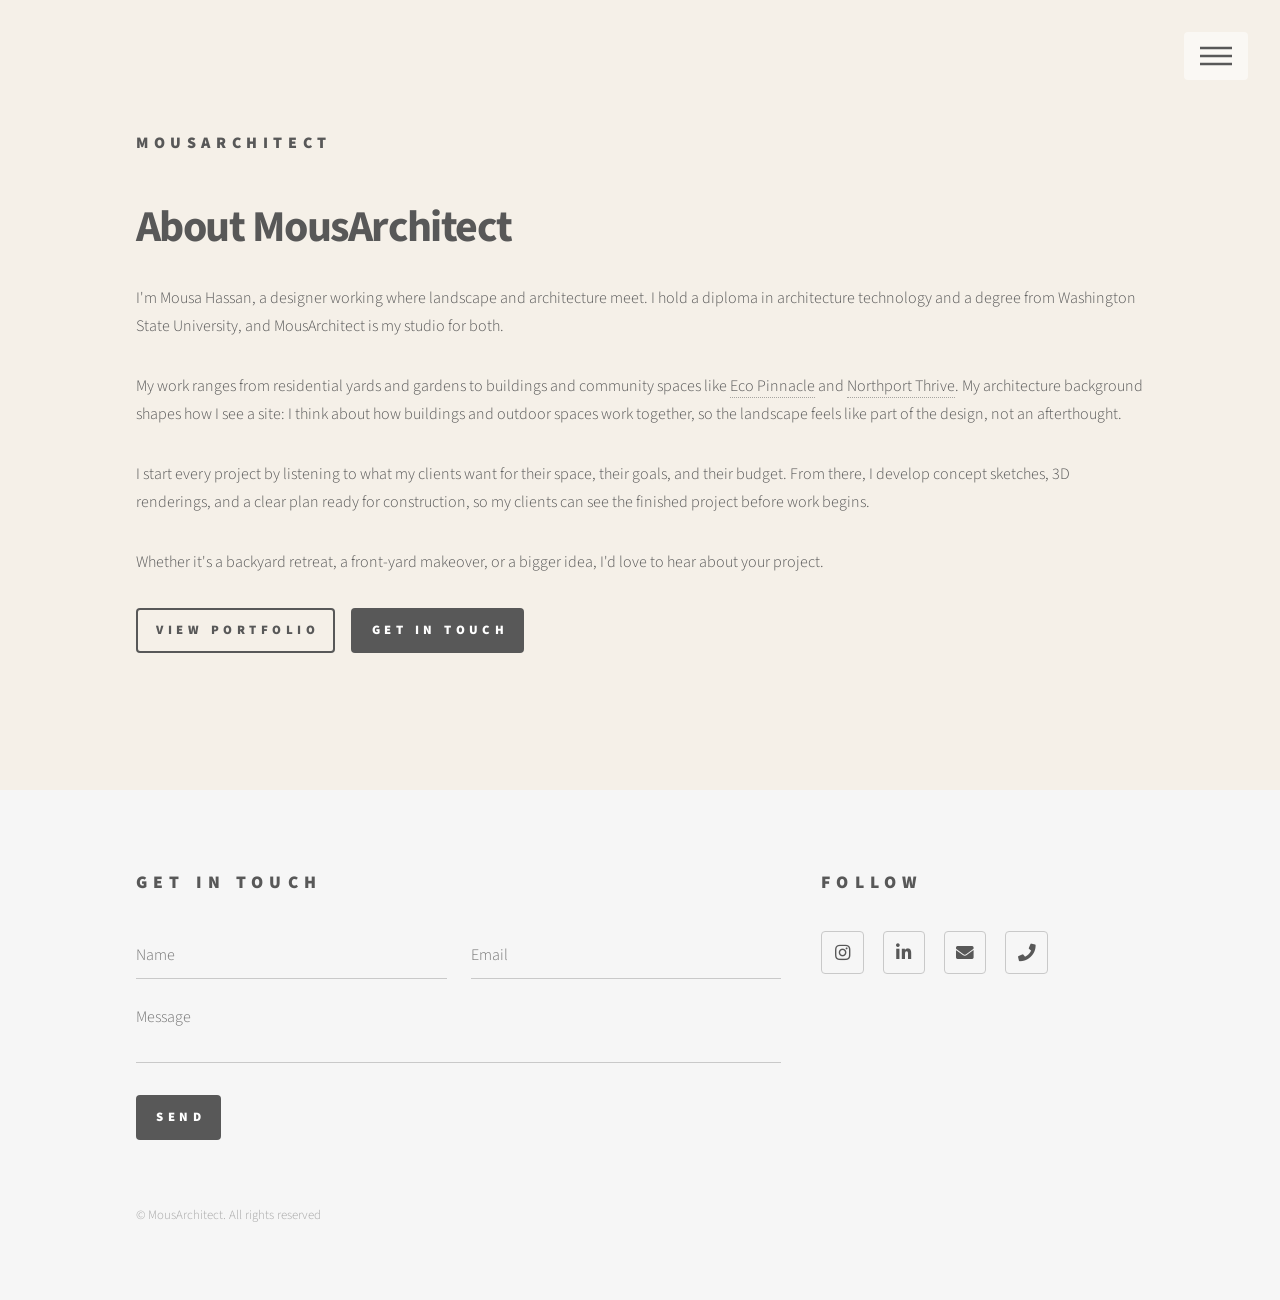
==== commit faa865bc: "Remove template footer credit" ====
--- a/about.html
+++ b/about.html
@@ -99,7 +99,7 @@
 								</ul>
 							</section>
 							<ul class="copyright">
-								<li>&copy; MousArchitect. All rights reserved</li><li>Template: <a href="http://html5up.net">HTML5 UP</a></li>
+								<li>&copy; MousArchitect. All rights reserved</li>
 							</ul>
 						</div>
 					</footer>
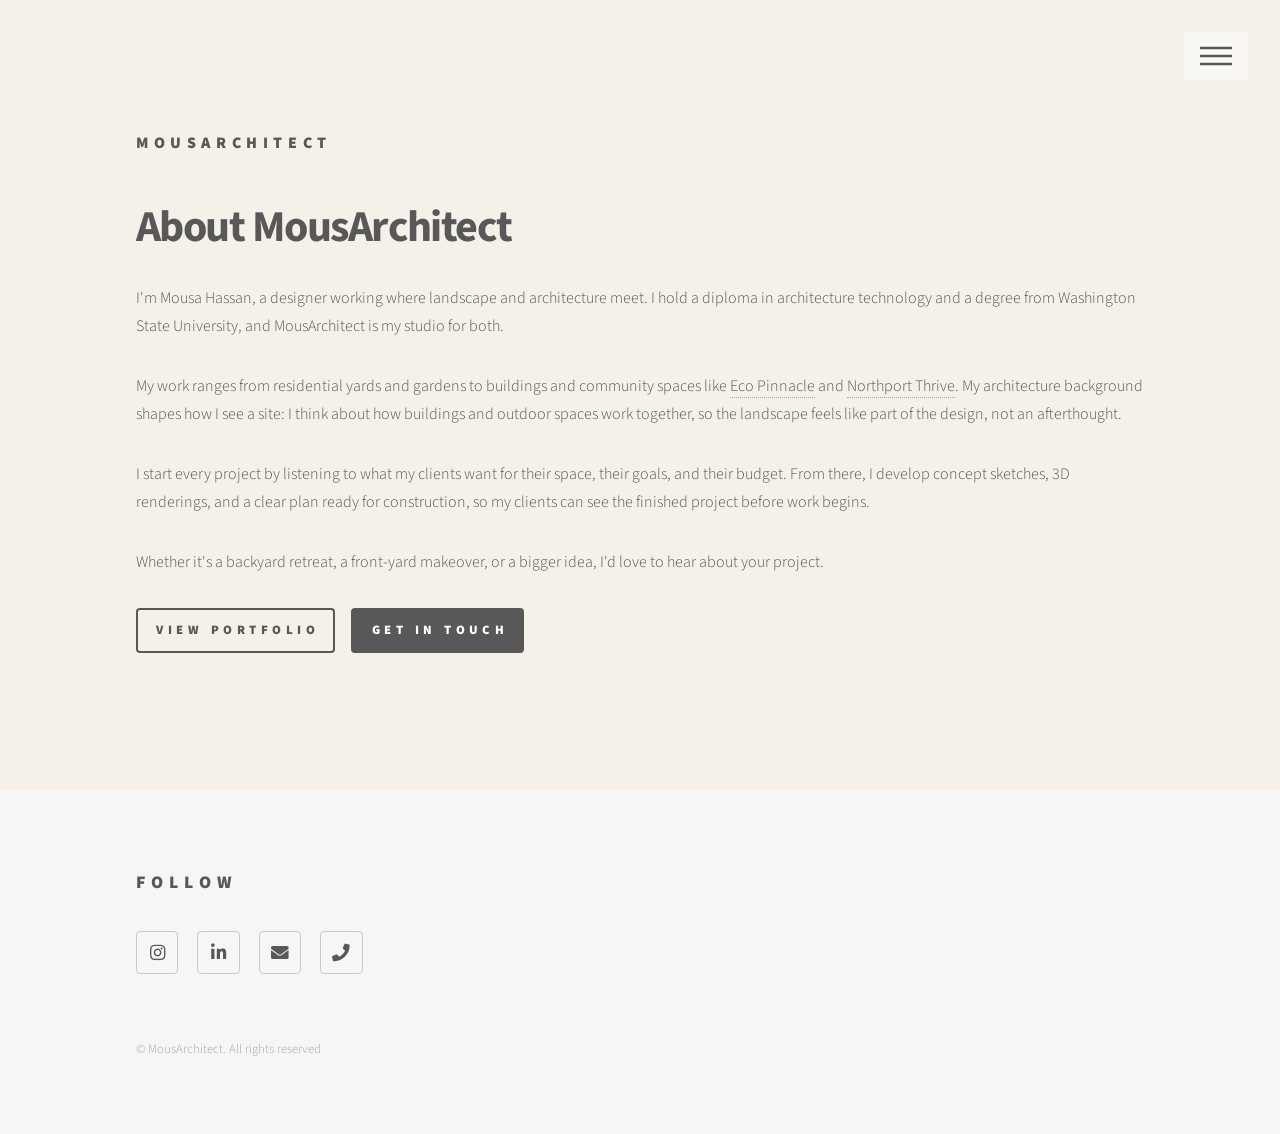
==== commit 7ee97fe3: "Move contact form to contact page" ====
--- a/about.html
+++ b/about.html
@@ -42,6 +42,7 @@
 							<li><a href="index.html">Home</a></li>
 							<li><a href="about.html">About</a></li>
 							<li><a href="portfolio.html">Portfolio</a></li>
+									<li><a href="services.html">Services</a></li>
 							<li><a href="contact.html">Contact</a></li>
 						</ul>
 					</nav>
@@ -69,26 +70,6 @@
 					<footer id="footer">
 						<div class="inner">
 							<section>
-								<h2>Get in touch</h2>
-								<!-- TODO: wire this form up to a real backend (e.g. Formspree, Netlify Forms) or replace with a mailto: link -->
-								<form method="post" action="#">
-									<div class="fields">
-										<div class="field half">
-											<input type="text" name="name" id="name" placeholder="Name" />
-										</div>
-										<div class="field half">
-											<input type="email" name="email" id="email" placeholder="Email" />
-										</div>
-										<div class="field">
-											<textarea name="message" id="message" placeholder="Message"></textarea>
-										</div>
-									</div>
-									<ul class="actions">
-										<li><input type="submit" value="Send" class="primary" /></li>
-									</ul>
-								</form>
-							</section>
-							<section>
 								<h2>Follow</h2>
 								<!-- TODO: replace # with your real profile URLs, and remove any icons you don't use -->
 								<ul class="icons">
--- a/assets/css/main.css
+++ b/assets/css/main.css
@@ -3337,3 +3337,10 @@
 	.home-about > .image img { width: 100%; border-radius: 4px; display: block; }
 	.home-about > div { flex: 1; }
 	@media screen and (max-width: 736px) { .home-about { flex-direction: column; } .home-about > .image { flex: none; width: 100%; } }
+
+/* Services pricing */
+.price {
+font-size: 1.75em;
+font-weight: 900;
+margin: -0.5em 0 0.75em;
+}
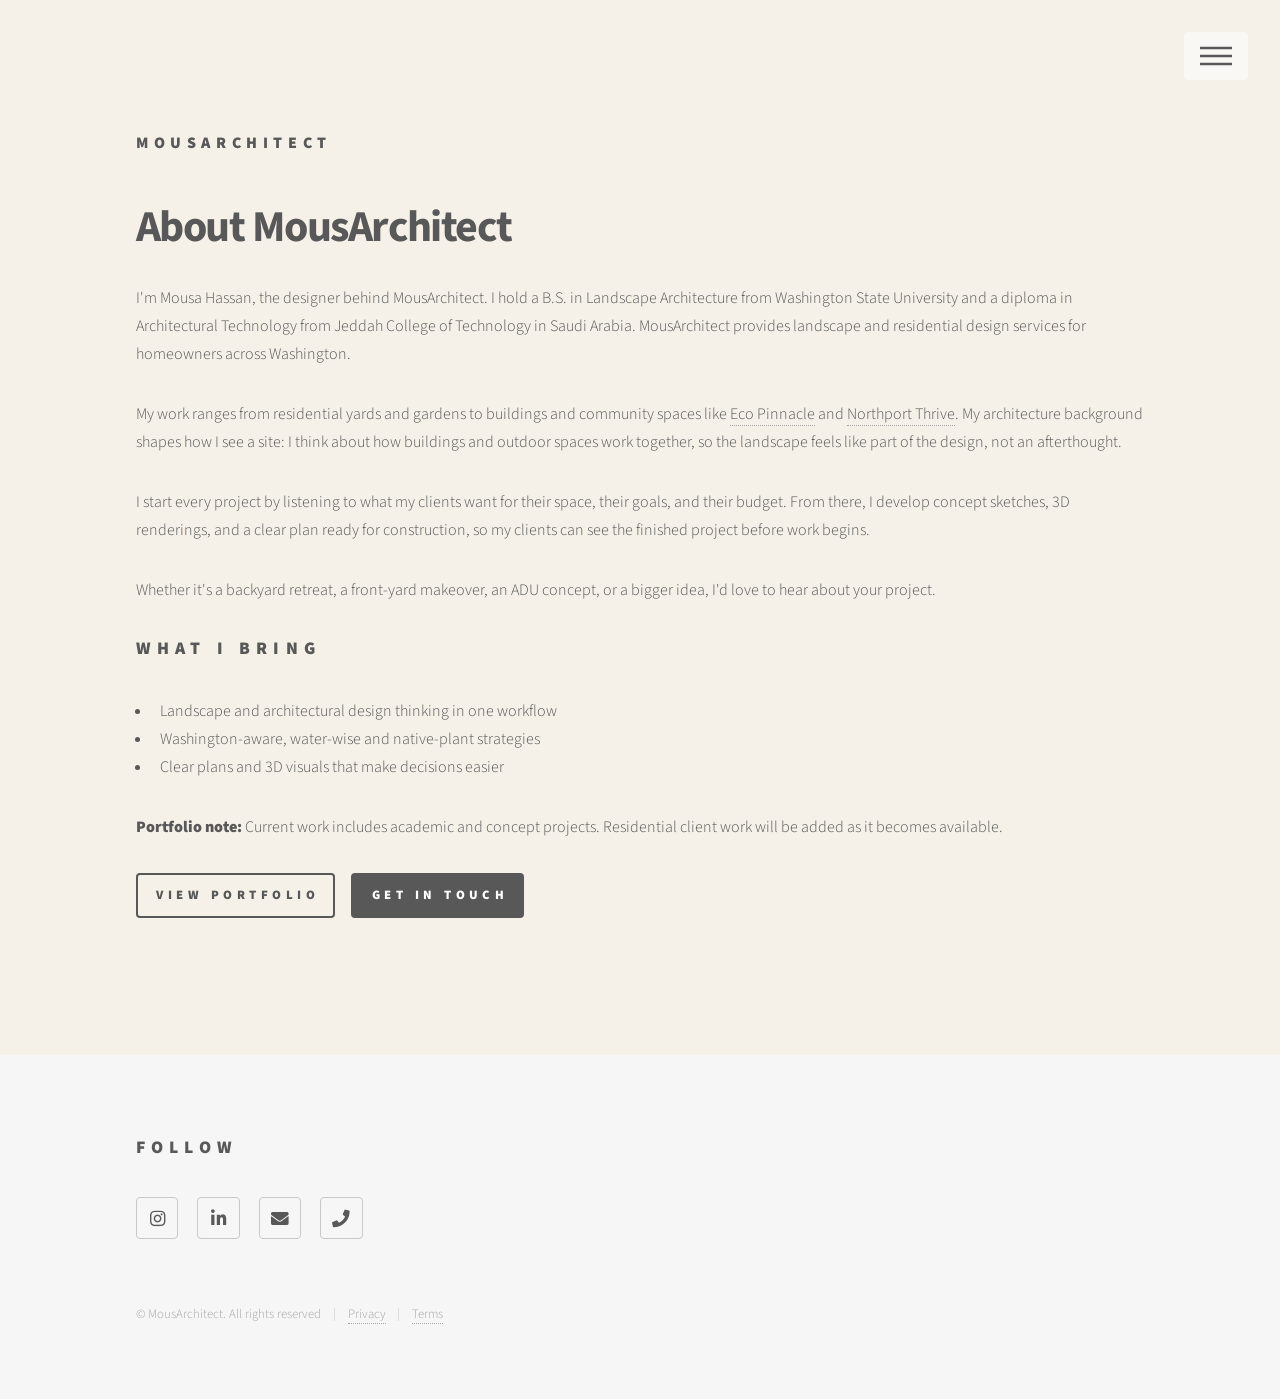
==== commit 06f53bcd: "Complete business website foundations" ====
--- a/about.html
+++ b/about.html
@@ -5,10 +5,19 @@
 -->
 <html lang="en">
 	<head>
-		<title>About &mdash; MousArchitect</title>
+		<title>About MousArchitect — Mousa Hassan</title>
 		<meta charset="utf-8" />
 		<meta name="viewport" content="width=device-width, initial-scale=1, user-scalable=no" />
-		<meta name="description" content="About Mousa Hassan and MousArchitect, a landscape and architectural design studio." />
+		<meta name="theme-color" content="#2f3e2f" />
+		<link rel="canonical" href="https://mousarchitect.github.io/about.html" />
+		<meta property="og:type" content="website" />
+		<meta property="og:title" content="About MousArchitect — Mousa Hassan" />
+		<meta property="og:description" content="Learn about Mousa Hassan, the designer behind MousArchitect, and his landscape and residential design approach." />
+		<meta property="og:url" content="https://mousarchitect.github.io/about.html" />
+		<meta property="og:site_name" content="MousArchitect" />
+		<meta name="twitter:card" content="summary" />
+		<link rel="icon" href="assets/favicon.svg" type="image/svg+xml" />
+		<meta name="description" content="Learn about Mousa Hassan, the designer behind MousArchitect, and his landscape and residential design approach." />
 		<link rel="stylesheet" href="assets/css/main.css" />
 		<noscript><link rel="stylesheet" href="assets/css/noscript.css" /></noscript>
 	</head>
@@ -42,7 +51,9 @@
 							<li><a href="index.html">Home</a></li>
 							<li><a href="about.html">About</a></li>
 							<li><a href="portfolio.html">Portfolio</a></li>
-									<li><a href="services.html">Services</a></li>
+								<li><a href="services.html">Services</a></li>
+								<li><a href="privacy.html">Privacy</a></li>
+								<li><a href="terms.html">Terms</a></li>
 							<li><a href="contact.html">Contact</a></li>
 						</ul>
 					</nav>
@@ -52,11 +63,18 @@
 						<div class="inner">
 							<header>
 								<h1>About MousArchitect</h1>
-								<p>I'm Mousa Hassan, a designer working where landscape and architecture meet. I hold a diploma in architecture technology and a degree from Washington State University, and MousArchitect is my studio for both.</p>
+								<p>I'm Mousa Hassan, the designer behind MousArchitect. I hold a B.S. in Landscape Architecture from Washington State University and a diploma in Architectural Technology from Jeddah College of Technology in Saudi Arabia. MousArchitect provides landscape and residential design services for homeowners across Washington.</p>
 							</header>
 							<p>My work ranges from residential yards and gardens to buildings and community spaces like <a href="eco-pinnacle.html">Eco Pinnacle</a> and <a href="northport-thrive.html">Northport Thrive</a>. My architecture background shapes how I see a site: I think about how buildings and outdoor spaces work together, so the landscape feels like part of the design, not an afterthought.</p>
 							<p>I start every project by listening to what my clients want for their space, their goals, and their budget. From there, I develop concept sketches, 3D renderings, and a clear plan ready for construction, so my clients can see the finished project before work begins.</p>
-							<p>Whether it's a backyard retreat, a front-yard makeover, or a bigger idea, I'd love to hear about your project.</p>
+							<p>Whether it's a backyard retreat, a front-yard makeover, an ADU concept, or a bigger idea, I'd love to hear about your project.</p>
+								<h2>What I bring</h2>
+								<ul>
+									<li>Landscape and architectural design thinking in one workflow</li>
+									<li>Washington-aware, water-wise and native-plant strategies</li>
+									<li>Clear plans and 3D visuals that make decisions easier</li>
+								</ul>
+								<p><strong>Portfolio note:</strong> Current work includes academic and concept projects. Residential client work will be added as it becomes available.</p>
 							<footer>
 								<ul class="actions">
 									<li><a href="portfolio.html" class="button">View Portfolio</a></li>
@@ -80,7 +98,7 @@
 								</ul>
 							</section>
 							<ul class="copyright">
-								<li>&copy; MousArchitect. All rights reserved</li>
+								<li>&copy; MousArchitect. All rights reserved</li><li><a href="privacy.html">Privacy</a></li><li><a href="terms.html">Terms</a></li>
 							</ul>
 						</div>
 					</footer>
--- a/assets/css/main.css
+++ b/assets/css/main.css
@@ -3344,3 +3344,19 @@
 font-weight: 900;
 margin: -0.5em 0 0.75em;
 }
+/* Conversion, process, project, and legal content */
+.hero-copy { padding: 2.5em 0 1em; max-width: 48em; }
+.hero-copy h1 { margin-bottom: .35em; }
+.process { display: grid; grid-template-columns: repeat(4, 1fr); gap: 1em; margin: 1.5em 0 2em; }
+.process div, .project-meta div { background: rgba(255,255,255,.06); border: 1px solid rgba(255,255,255,.16); padding: 1.25em; }
+.process strong, .project-meta strong { display: block; margin-bottom: .35em; }
+.process span, .project-meta span { display: block; font-size: .9em; opacity: .8; }
+.project-meta { display: grid; grid-template-columns: repeat(3, 1fr); gap: 1em; margin: 2em 0; }
+.eyebrow { text-transform: uppercase; letter-spacing: .12em; font-size: .78em; font-weight: 700; opacity: .75; }
+.faq { margin: 1em 0 2em; }
+.faq details { border-bottom: 1px solid rgba(255,255,255,.2); padding: 1em 0; }
+.faq summary { cursor: pointer; font-weight: 700; }
+.faq p { margin: 1em 0 0; }
+.small-note { font-size: .85em; opacity: .72; }
+@media screen and (max-width: 736px) { .process, .project-meta { grid-template-columns: 1fr 1fr; } }
+@media screen and (max-width: 480px) { .process, .project-meta { grid-template-columns: 1fr; } }
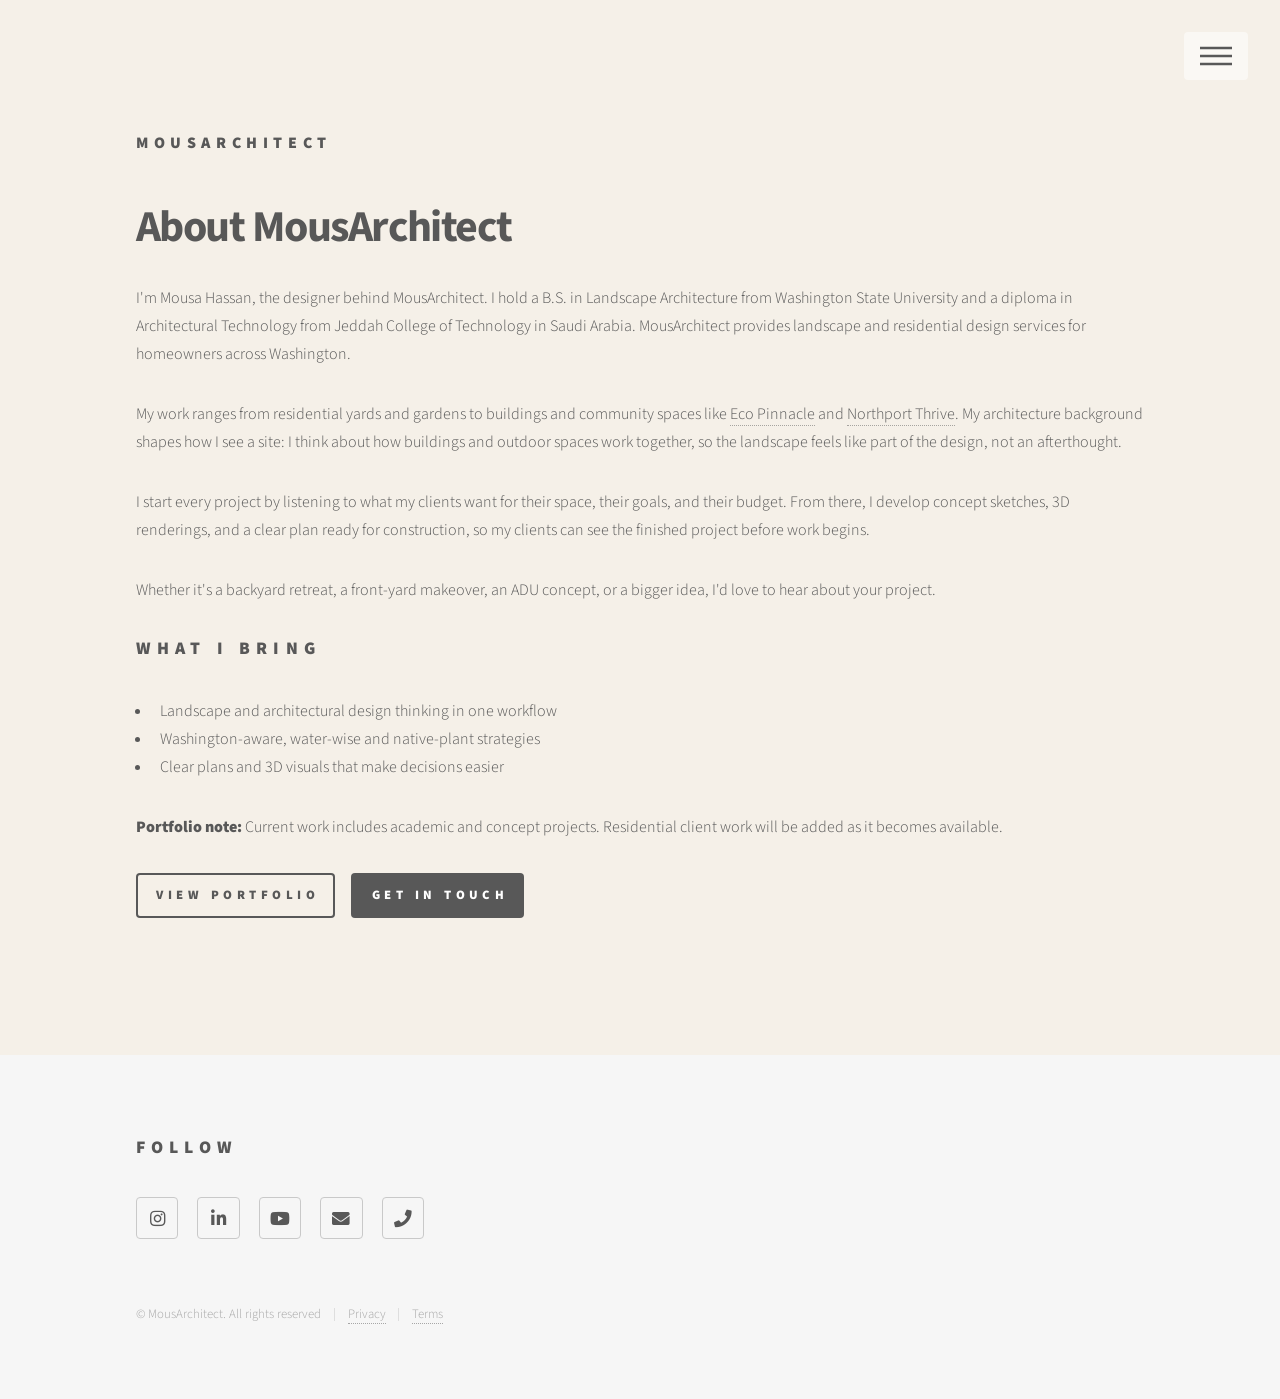
==== commit b300bbc2: "Add YouTube channel to site footers" ====
--- a/about.html
+++ b/about.html
@@ -52,8 +52,6 @@
 							<li><a href="about.html">About</a></li>
 							<li><a href="portfolio.html">Portfolio</a></li>
 								<li><a href="services.html">Services</a></li>
-								<li><a href="privacy.html">Privacy</a></li>
-								<li><a href="terms.html">Terms</a></li>
 							<li><a href="contact.html">Contact</a></li>
 						</ul>
 					</nav>
@@ -93,7 +91,8 @@
 								<ul class="icons">
 									<li><a href="https://www.instagram.com/mousarchitect/" target="_blank" rel="noopener" class="icon brands style2 fa-instagram"><span class="label">Instagram</span></a></li>
 									<li><a href="https://www.linkedin.com/in/mousa-hassan-97ba91106/" target="_blank" rel="noopener" class="icon brands style2 fa-linkedin-in"><span class="label">LinkedIn</span></a></li>
-									<li><a href="mailto:mousarchitect.info@gmail.com" class="icon solid style2 fa-envelope"><span class="label">Email</span></a></li>
+									<li><a href="https://youtube.com/@mousarchitect?si=WikqPU5HoL9JmrA7" target="_blank" rel="noopener" class="icon brands style2 fa-youtube"><span class="label">YouTube</span></a></li>
+<li><a href="mailto:mousarchitect.info@gmail.com" class="icon solid style2 fa-envelope"><span class="label">Email</span></a></li>
 									<li><a href="tel:+15095921839" class="icon solid style2 fa-phone"><span class="label">Phone</span></a></li>
 								</ul>
 							</section>
--- a/assets/css/main.css
+++ b/assets/css/main.css
@@ -3345,6 +3345,9 @@
 margin: -0.5em 0 0.75em;
 }
 /* Conversion, process, project, and legal content */
+.tiles article > a h2 { font-size: 1.65em; margin-bottom: .45em; }
+.tiles article > a .content h3 { font-size: 1.05em; line-height: 1.25; margin: 0 0 .65em; font-weight: 800; letter-spacing: .02em; text-transform: none; }
+.tiles article > a .content p { font-size: .9em; line-height: 1.5; }
 .hero-copy { padding: 2.5em 0 1em; max-width: 48em; }
 .hero-copy h1 { margin-bottom: .35em; }
 .process { display: grid; grid-template-columns: repeat(4, 1fr); gap: 1em; margin: 1.5em 0 2em; }
@@ -3358,5 +3361,27 @@
 .faq summary { cursor: pointer; font-weight: 700; }
 .faq p { margin: 1em 0 0; }
 .small-note { font-size: .85em; opacity: .72; }
+.project-video { margin: 2.5em 0; }
+.video-frame { position: relative; aspect-ratio: 16 / 9; overflow: hidden; background: #111; }
+.video-frame iframe { position: absolute; inset: 0; width: 100%; height: 100%; border: 0; }
+.project-gallery { margin: 3.5em 0 2em; }
+.project-gallery > h2 { margin-bottom: .65em; }
+.area-gallery { border-top: 1px solid rgba(88,88,88,.25); margin-top: 2.5em; padding-top: 2em; }
+.area-gallery h3 { font-size: 1.05em; letter-spacing: .12em; margin-bottom: .75em; }
+.area-gallery > p { max-width: 48em; }
+.gallery-grid { display: grid; grid-template-columns: repeat(2, minmax(0, 1fr)); gap: 1.5em; }
+.area-gallery figure { margin: 1.25em 0 0; }
+.gallery-grid figure { margin-top: 0; }
+.area-gallery figure img { display: block; width: 100%; height: auto; }
+.area-gallery figcaption { font-size: .8em; margin-top: .6em; opacity: .75; }
+body.project-northport { --project-bg: #e7eee3; --project-surface: rgba(255,255,255,.48); --project-accent: #315944; --project-line: rgba(49,89,68,.28); }
+body.project-knight { --project-bg: #eeeee5; --project-surface: rgba(255,255,255,.5); --project-accent: #596752; --project-line: rgba(89,103,82,.3); }
+body.project-makkah { --project-bg: #e7edef; --project-surface: rgba(255,255,255,.5); --project-accent: #27434a; --project-line: rgba(39,67,74,.3); }
+body.project-eco { --project-bg: #e8f4fb; --project-surface: rgba(255,255,255,.56); --project-accent: #1466a8; --project-line: rgba(20,102,168,.28); }
+body[class*="project-"] { background: var(--project-bg); }
+body[class*="project-"] h1, body[class*="project-"] h2, body[class*="project-"] h3 { color: var(--project-accent); }
+body[class*="project-"] a { color: var(--project-accent); }
+body[class*="project-"] .project-meta > div { background: var(--project-surface); border-color: var(--project-line); }
+body[class*="project-"] .area-gallery { border-color: var(--project-line); }
 @media screen and (max-width: 736px) { .process, .project-meta { grid-template-columns: 1fr 1fr; } }
 @media screen and (max-width: 480px) { .process, .project-meta { grid-template-columns: 1fr; } }
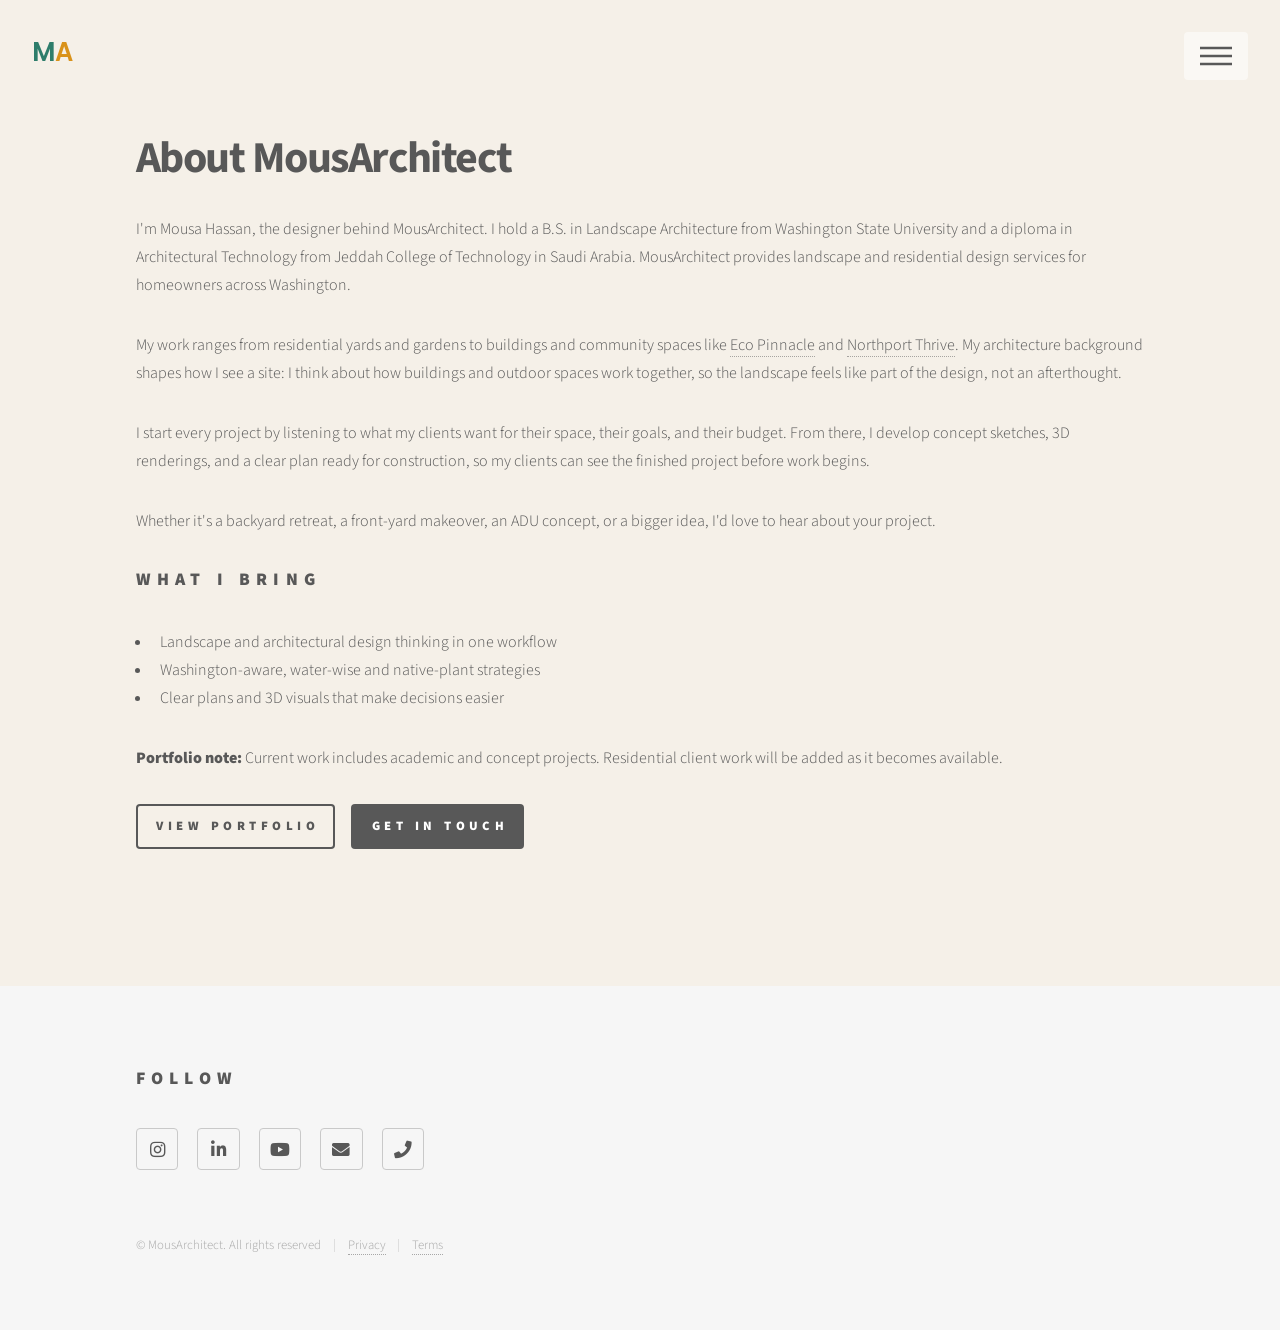
==== commit b9883abe: "Add colorful MA mark to all pages" ====
--- a/about.html
+++ b/about.html
@@ -18,6 +18,9 @@
 		<meta name="twitter:card" content="summary" />
 		<link rel="icon" href="assets/favicon.svg" type="image/svg+xml" />
 		<meta name="description" content="Learn about Mousa Hassan, the designer behind MousArchitect, and his landscape and residential design approach." />
+		<link rel="preconnect" href="https://fonts.googleapis.com" />
+		<link rel="preconnect" href="https://fonts.gstatic.com" crossorigin />
+		<link rel="stylesheet" href="https://fonts.googleapis.com/css2?family=Poppins:wght@600&display=swap" />
 		<link rel="stylesheet" href="assets/css/main.css" />
 		<noscript><link rel="stylesheet" href="assets/css/noscript.css" /></noscript>
 	</head>
@@ -30,8 +33,8 @@
 						<div class="inner">
 
 							<!-- Logo -->
-								<a href="index.html" class="logo">
-									<span class="title">MousArchitect</span>
+								<a href="index.html" class="logo logo-ma" aria-label="MousArchitect home">
+										<span class="title ma-mark" aria-hidden="true"><span class="ma-m">M</span><span class="ma-a">A</span></span>
 								</a>
 
 							<!-- Nav -->
--- a/assets/css/main.css
+++ b/assets/css/main.css
@@ -3346,9 +3346,19 @@
 }
 /* Conversion, process, project, and legal content */
 .tiles article > a h2 { font-size: 1.65em; margin-bottom: .45em; }
-.tiles article > a .content h3 { font-size: 1.05em; line-height: 1.25; margin: 0 0 .65em; font-weight: 800; letter-spacing: .02em; text-transform: none; }
-.tiles article > a .content p { font-size: .9em; line-height: 1.5; }
-.hero-copy { padding: 2.5em 0 1em; max-width: 48em; }
+	.tiles article > a .content h3 { font-size: 1.05em; line-height: 1.25; margin: 0 0 .65em; font-weight: 800; letter-spacing: .02em; text-transform: none; }
+	.tiles article > a .content p { font-size: .9em; line-height: 1.5; }
+	.portfolio-filters { display: flex; flex-wrap: wrap; gap: 1.35em; margin: 2.25em 0 1.75em; border-bottom: 1px solid rgba(88,88,88,.25); }
+	.portfolio-filters button { appearance: none; background: transparent; border: 0; border-bottom: 2px solid transparent; color: inherit; cursor: pointer; font: inherit; font-size: .8em; font-weight: 700; letter-spacing: .12em; padding: 0 0 .8em; text-transform: uppercase; transition: color .2s ease, border-color .2s ease; }
+		.portfolio-filters button:hover, .portfolio-filters button:focus-visible, .portfolio-filters button.is-active { color: #2f3e2f; border-bottom-color: currentColor; }
+		.portfolio-filters button:focus-visible { outline: 2px solid currentColor; outline-offset: 4px; }
+		.tiles article { transition: opacity .35s ease, transform .35s ease; }
+		.tiles article.is-filtering-in, .tiles article.is-filtering-out { opacity: 0; transform: translateY(10px); pointer-events: none; }
+		.tiles article.is-filtered-out { display: none; }
+		.portfolio-filters + .tiles article > .image { overflow: hidden; }
+		.portfolio-filters + .tiles article > .image img { transition: transform .35s ease; }
+		.portfolio-filters + .tiles article:hover > .image img, .portfolio-filters + .tiles article:focus-within > .image img { transform: scale(1.08); }
+	.hero-copy { padding: 2.5em 0 1em; max-width: 48em; }
 .hero-copy h1 { margin-bottom: .35em; }
 .process { display: grid; grid-template-columns: repeat(4, 1fr); gap: 1em; margin: 1.5em 0 2em; }
 .process div, .project-meta div { background: rgba(255,255,255,.06); border: 1px solid rgba(255,255,255,.16); padding: 1.25em; }
@@ -3382,6 +3392,35 @@
 body[class*="project-"] h1, body[class*="project-"] h2, body[class*="project-"] h3 { color: var(--project-accent); }
 body[class*="project-"] a { color: var(--project-accent); }
 body[class*="project-"] .project-meta > div { background: var(--project-surface); border-color: var(--project-line); }
-body[class*="project-"] .area-gallery { border-color: var(--project-line); }
-@media screen and (max-width: 736px) { .process, .project-meta { grid-template-columns: 1fr 1fr; } }
+	body[class*="project-"] .area-gallery { border-color: var(--project-line); }
+	@media (prefers-reduced-motion: reduce) {
+		.portfolio-filters button, .tiles article { transition: none; }
+		.tiles article.is-filtering-in, .tiles article.is-filtering-out { opacity: 1; transform: none; }
+		.portfolio-filters + .tiles article > .image img { transition: none; }
+		.portfolio-filters + .tiles article:hover > .image img, .portfolio-filters + .tiles article:focus-within > .image img { transform: none; }
+	}
+	@media screen and (max-width: 736px) { .process, .project-meta { grid-template-columns: 1fr 1fr; } }
 @media screen and (max-width: 480px) { .process, .project-meta { grid-template-columns: 1fr; } }
+
+
+/* Portfolio filter and spacing fixes */
+	.portfolio-filters button, .portfolio-filters button:hover, .portfolio-filters button.is-active { box-shadow: none !important; height: auto !important; line-height: 1.6 !important; padding: 0.4em 0.2em 0.8em !important; border: 0 !important; border-bottom: 2px solid transparent !important; border-radius: 0 !important; white-space: nowrap; width: auto !important; min-width: 0 !important; background: transparent !important; }
+	.portfolio-filters button.is-active, .portfolio-filters button:hover { border-bottom-color: currentColor !important; }
+	.tiles + footer, section.tiles ~ footer { margin-top: 2.5em; }
+
+/* Spacing between a single figure and an adjacent gallery grid */
+.area-gallery figure + .gallery-grid, .area-gallery .gallery-grid + figure { margin-top: 1.5em; }
+
+/* Home wordmark (light brand set) */
+.home-wordmark { font-family: 'Poppins', sans-serif; font-weight: 600; font-size: clamp(2.25rem, 11vw, 9.5rem); line-height: 1.1; letter-spacing: -0.01em; text-align: center; white-space: nowrap; margin: 0.4em 0 0.6em 0; }
+.home-wordmark .wm-mous { color: #2E7D6B; }
+.home-wordmark .wm-a { color: #D9921A; }
+.home-wordmark .wm-rchitect { color: #12302E; }
+
+/* Home header MA mark */
+#header .logo .ma-mark { font-family: 'Poppins', sans-serif; font-weight: 600; font-size: 1.6em; letter-spacing: 0; text-transform: none; }
+#header .logo .ma-m { color: #2E7D6B; }
+#header .logo .ma-a { color: #D9921A; }
+/* Home: MA mark pinned to the far left, level with the menu button */
+#header .logo.logo-ma { position: absolute; left: 2em; top: 1.9em; margin: 0; z-index: 10000; }
+@media screen and (max-width: 736px) { #header .logo.logo-ma { left: 1em; top: 0.75em; } }
